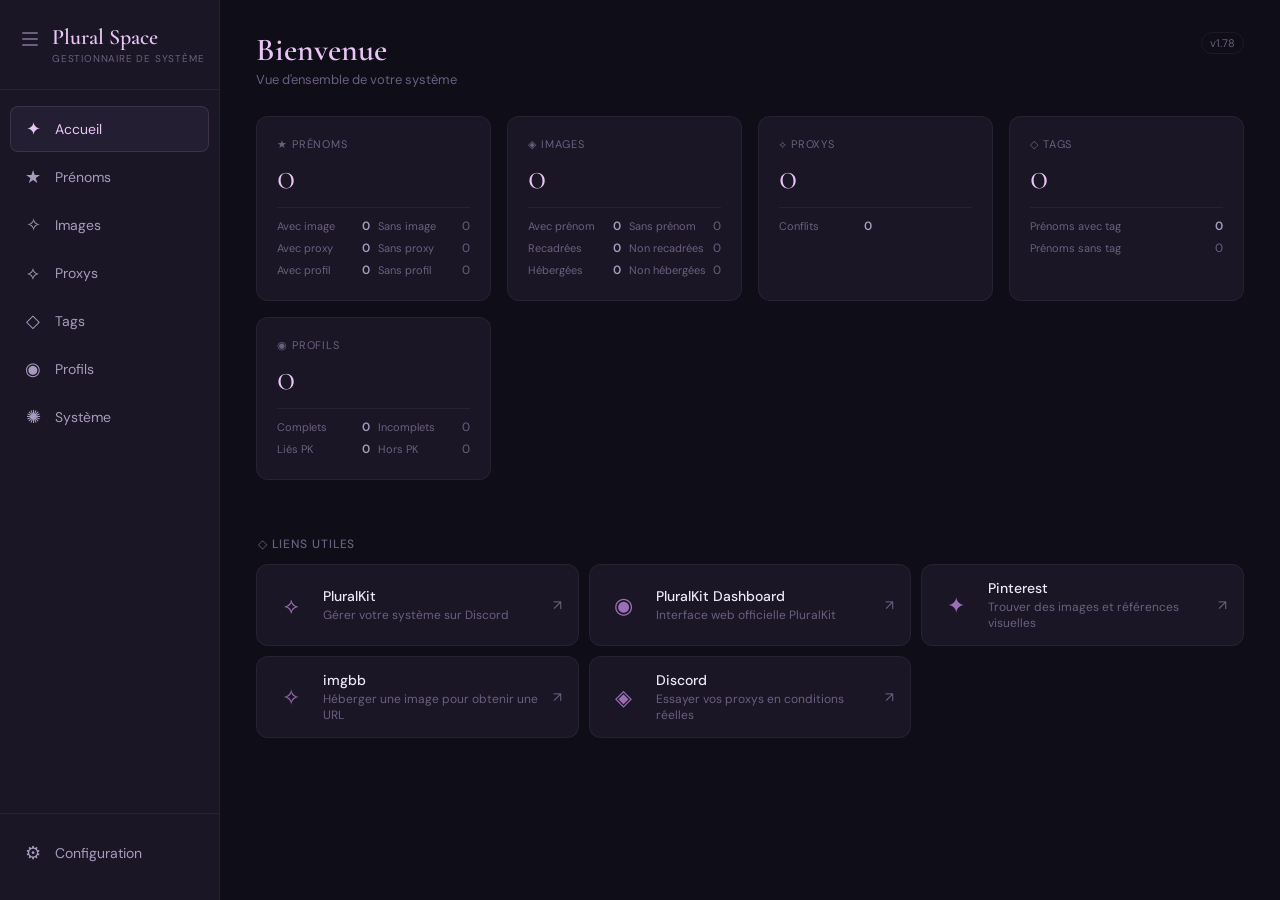
==== index.html @ bc1a7b48 "Summary 1.78 Correction image" ====
<!DOCTYPE html>
<html lang="fr">
<head>
  <meta charset="UTF-8" />
  <meta name="viewport" content="width=device-width, initial-scale=1.0, viewport-fit=cover" />

  <meta name="theme-color" content="#1a1625" />
  <meta name="mobile-web-app-capable" content="yes" />
  <meta name="apple-mobile-web-app-capable" content="yes" />
  <meta name="apple-mobile-web-app-status-bar-style" content="black-translucent" />
  <meta name="apple-mobile-web-app-title" content="Plural Space" />
  <title>Plural Space</title>
  <link rel="manifest" href="manifest.json" />
  <link rel="apple-touch-icon" href="apple-touch-icon.png" />
  <link rel="icon" type="image/png" sizes="32x32" href="icon-32.png" />
  <link rel="icon" type="image/png" sizes="16x16" href="icon-16.png" />
  <link rel="preconnect" href="https://fonts.googleapis.com" />
  <link href="https://fonts.googleapis.com/css2?family=Cormorant+Garamond:ital,wght@0,300;0,400;0,600;1,300;1,400&family=DM+Sans:wght@300;400;500&display=swap" rel="stylesheet" />
  <link rel="stylesheet" href="style.css" />
</head>
<body>

<div id="app">
  <nav id="main-nav">
    <div class="nav-logo">
      <button id="btn-nav-toggle" title="Réduire / agrandir">
        <i></i><i></i><i></i>
      </button>
      <div class="nav-logo-text">
        <h1>Plural Space</h1>
        <span style="font-size:10px;">Gestionnaire de système</span>
      </div>
    </div>
    <div class="nav-links">
      <div class="nav-link active" data-page="accueil"><span class="icon">✦</span><span class="label">Accueil</span></div>
      <div class="nav-link" data-page="prenoms"><span class="icon">★</span><span class="label">Prénoms</span></div>
      <div class="nav-link" data-page="images"><span class="icon">✧</span><span class="label">Images</span></div>
      <div class="nav-link" data-page="proxys"><span class="icon">⟡</span><span class="label">Proxys</span></div>
      <div class="nav-link" data-page="tags"><span class="icon">◇</span><span class="label">Tags</span></div>
      <div class="nav-link" data-page="profils"><span class="icon">◉</span><span class="label">Profils</span></div>
      <div class="nav-link" data-page="systeme"><span class="icon">✺</span><span class="label">Système</span></div>
    </div>
    <div class="nav-footer">
      <div class="nav-link" data-page="config"><span class="icon">⚙</span><span class="label">Configuration</span></div>
    </div>
  </nav>

  <main>
    <!-- ACCUEIL -->
    <section class="page active" id="page-accueil">
      <div class="page-header">
        <div><div class="page-title">Bienvenue</div><div class="page-subtitle">Vue d'ensemble de votre système</div></div>
        <button id="btn-version-check" title="Vérifier les mises à jour" style="background:transparent;border:1px solid var(--border2);color:var(--text3);font-size:11px;padding:3px 8px;border-radius:20px;cursor:pointer;font-family:var(--font-sans);transition:border-color 0.2s,color 0.2s;" onmouseover="this.style.borderColor='var(--accent2)';this.style.color='var(--accent2)'" onmouseout="this.style.borderColor='var(--border2)';this.style.color='var(--text3)'">v1.78</button>
      </div>

      <!-- Système PluralKit -->
      <div id="pk-system-card" class="stat-card" data-goto="systeme" style="display:none;padding:20px 24px;margin-bottom:24px;">
        <!-- Nom du système -->
        <div style="font-size:32px;font-family:'Cormorant Garamond',serif;color:var(--accent2);font-weight:300;line-height:1;margin-bottom:12px;" id="pk-sys-name">—</div>
        <!-- Séparateur -->
        <div style="height:1px;background:var(--border2);margin-bottom:12px;"></div>
        <!-- Infos -->
        <div style="display:flex;flex-wrap:wrap;gap:16px;">
          <div style="font-size:12px;color:var(--text3);">ID <span id="pk-sys-id" style="color:var(--text2);font-family:monospace;margin-left:4px;">—</span></div>
          <div style="font-size:12px;color:var(--text3);">Tag <span id="pk-sys-tag" style="color:var(--text2);margin-left:4px;">—</span></div>
          <div style="font-size:12px;color:var(--text3);">Créé le <span id="pk-sys-created" style="color:var(--text2);margin-left:4px;">—</span></div>
        </div>
        <div id="pk-sys-desc" style="margin-top:12px;font-size:13px;color:var(--text2);line-height:1.6;white-space:pre-wrap;padding-top:12px;border-top:1px solid var(--border2);display:none;"></div>
      </div>

      <!-- Statistiques détaillées -->
      <div class="stats-grid" id="stats-grid-main">

        <!-- PRÉNOMS -->
        <div class="stat-card stat-card-detail" data-goto="prenoms" style="cursor:pointer;">
          <div class="stat-label">★ Prénoms</div>
          <div class="stat-value" id="stat-prenoms">0</div>
          <div class="stat-detail-grid">
            <div class="stat-detail-row"><span class="stat-detail-lbl">Avec image</span><span class="stat-detail-val" id="stat-prenoms-withimg">0</span></div>
            <div class="stat-detail-row"><span class="stat-detail-lbl">Sans image</span><span class="stat-detail-val muted" id="stat-prenoms-noimg">0</span></div>
            <div class="stat-detail-row"><span class="stat-detail-lbl">Avec proxy</span><span class="stat-detail-val" id="stat-prenoms-withproxy">0</span></div>
            <div class="stat-detail-row"><span class="stat-detail-lbl">Sans proxy</span><span class="stat-detail-val muted" id="stat-prenoms-noproxy">0</span></div>
            <div class="stat-detail-row"><span class="stat-detail-lbl">Avec profil</span><span class="stat-detail-val" id="stat-prenoms-withprofil">0</span></div>
            <div class="stat-detail-row"><span class="stat-detail-lbl">Sans profil</span><span class="stat-detail-val muted" id="stat-prenoms-noprofil">0</span></div>
          </div>
        </div>

        <!-- IMAGES -->
        <div class="stat-card stat-card-detail" data-goto="images" style="cursor:pointer;">
          <div class="stat-label">◈ Images</div>
          <div class="stat-value" id="stat-images">0</div>
          <div class="stat-detail-grid">
            <div class="stat-detail-row"><span class="stat-detail-lbl">Avec prénom</span><span class="stat-detail-val" id="stat-images-linked">0</span></div>
            <div class="stat-detail-row"><span class="stat-detail-lbl">Sans prénom</span><span class="stat-detail-val muted" id="stat-images-unlinked">0</span></div>
            <div class="stat-detail-row"><span class="stat-detail-lbl">Recadrées</span><span class="stat-detail-val" id="stat-images-cropped">0</span></div>
            <div class="stat-detail-row"><span class="stat-detail-lbl">Non recadrées</span><span class="stat-detail-val muted" id="stat-images-uncropped">0</span></div>
            <div class="stat-detail-row"><span class="stat-detail-lbl">Hébergées</span><span class="stat-detail-val" id="stat-images-hosted">0</span></div>
            <div class="stat-detail-row"><span class="stat-detail-lbl">Non hébergées</span><span class="stat-detail-val muted" id="stat-images-unhosted">0</span></div>
          </div>
        </div>

        <!-- PROXYS -->
        <div class="stat-card stat-card-detail" data-goto="proxys" style="cursor:pointer;">
          <div class="stat-label">⟡ Proxys</div>
          <div class="stat-value" id="stat-proxys">0</div>
          <div class="stat-detail-grid">
            <div class="stat-detail-row"><span class="stat-detail-lbl">Conflits</span><span class="stat-detail-val" id="stat-proxys-conflicts">0</span></div>
          </div>
        </div>

        <!-- TAGS -->
        <div class="stat-card stat-card-detail" data-goto="tags" style="cursor:pointer;">
          <div class="stat-label">◇ Tags</div>
          <div class="stat-value" id="stat-tags">0</div>
          <div class="stat-detail-grid" style="grid-template-columns:1fr;">
            <div class="stat-detail-row"><span class="stat-detail-lbl">Prénoms avec tag</span><span class="stat-detail-val" id="stat-tags-withprenoms">0</span></div>
            <div class="stat-detail-row"><span class="stat-detail-lbl">Prénoms sans tag</span><span class="stat-detail-val muted" id="stat-tags-noprenoms">0</span></div>
          </div>
        </div>

        <!-- PROFILS -->
        <div class="stat-card stat-card-detail" data-goto="profils" style="cursor:pointer;">
          <div class="stat-label">◉ Profils</div>
          <div class="stat-value" id="stat-profils">0</div>
          <div class="stat-detail-grid">
            <div class="stat-detail-row"><span class="stat-detail-lbl">Complets</span><span class="stat-detail-val" id="stat-profils-complete">0</span></div>
            <div class="stat-detail-row"><span class="stat-detail-lbl">Incomplets</span><span class="stat-detail-val muted" id="stat-profils-incomplete">0</span></div>
            <div class="stat-detail-row"><span class="stat-detail-lbl">Liés PK</span><span class="stat-detail-val" id="stat-profils-pk">0</span></div>
            <div class="stat-detail-row"><span class="stat-detail-lbl">Hors PK</span><span class="stat-detail-val muted" id="stat-profils-nopk">0</span></div>
          </div>
        </div>

      </div>

      <!-- Liens utiles -->
      <div class="accueil-section-title">◇ Liens utiles</div>
      <div class="useful-links-grid" id="useful-links-grid">
        <!-- Généré par JS pour support deep links applis -->
      </div>
      <script>
      (function() {
        var isIOS     = /iPad|iPhone|iPod/.test(navigator.userAgent);
        var isAndroid = /Android/.test(navigator.userAgent);
        var links = [
          { icon: '⟡', name: 'PluralKit',           desc: 'Gérer votre système sur Discord',           web: 'https://pluralkit.me',       ios: 'https://pluralkit.me',       android: 'https://pluralkit.me' },
          { icon: '◉', name: 'PluralKit Dashboard',  desc: 'Interface web officielle PluralKit',        web: 'https://dash.pluralkit.me',  ios: 'https://dash.pluralkit.me',  android: 'https://dash.pluralkit.me' },
          { icon: '✦', name: 'Pinterest',             desc: 'Trouver des images et références visuelles',web: 'https://www.pinterest.fr',   ios: 'pinterest://',               iosFallback: 'https://www.pinterest.fr', android: 'pinterest://', androidFallback: 'https://www.pinterest.fr' },
          { icon: '✧', name: 'imgbb',                 desc: 'Héberger une image pour obtenir une URL',   web: 'https://imgbb.com',          ios: 'https://imgbb.com',          android: 'https://imgbb.com' },
          { icon: '◈', name: 'Discord',               desc: 'Essayer vos proxys en conditions réelles',  web: 'https://discord.com',        ios: 'discord://',                 android: 'https://discord.com/app' }
        ];
        var grid = document.getElementById('useful-links-grid');
        grid.innerHTML = links.map(function(l) {
          // Sur mobile : utiliser le scheme de l'app (discord://, pinterest://)
          // Le navigateur tente d'ouvrir l'app ; si elle n'est pas installée, rien ne se passe
          // On ajoute un lien web séparé en fallback visible
          var href = l.web;
          if (isIOS && l.ios)         href = l.ios;
          if (isAndroid && l.android) href = l.android;
          var hasApp = (isIOS && l.ios && l.ios !== l.web) || (isAndroid && l.android && l.android !== l.web);
          var badge  = hasApp ? '<span style="font-size:9px;background:rgba(167,139,250,0.15);color:var(--accent2);border:1px solid rgba(167,139,250,0.3);border-radius:4px;padding:1px 5px;margin-left:6px;">App</span>' : '';
          // Pas de data-fallback ni de JS supplémentaire : le href suffit
          return '<a class="useful-link-card" href="' + href + '" target="_blank" rel="noopener">'
               + '<div class="useful-link-icon">' + l.icon + '</div>'
               + '<div class="useful-link-body">'
               + '<div class="useful-link-name">' + l.name + badge + '</div>'
               + '<div class="useful-link-desc">' + l.desc + '</div>'
               + '</div>'
               + '<div class="useful-link-arrow">↗</div>'
               + '</a>';
        }).join('');
        // Pas de fallback JS — le scheme natif suffit (discord://, pinterest://)
      })();
      </script>
      <script>
      // Verrouiller orientation portrait si l'API est disponible (Android PWA)
      // Sur iOS, cette API n'est pas supportée — rien de visible ne se passe
      if (screen.orientation && screen.orientation.lock) {
        screen.orientation.lock('portrait').catch(function() {});
      }
      </script>


    </section>

    <!-- PRENOMS -->
    <section class="page" id="page-prenoms">
      <div class="page-header">
        <div><div class="page-title">Prénoms</div><div class="page-subtitle" id="prenoms-count-label">0 prénom enregistré</div></div>
        <button class="btn btn-primary" id="btn-add-prenom">✦ Nouveau prénom</button>
      </div>
      <div class="note-section">
        <div class="note-section-header" id="note-section-toggle">
          <div class="note-section-title">📝 Notes</div>
          <span id="note-chevron" style="color:var(--text3);font-size:12px;">▼</span>
        </div>
        <div id="note-section-body">
          <textarea class="input textarea" id="global-notes-input" placeholder="Notez ici des prénoms incomplets, des idées..."></textarea>
        </div>
      </div>
      <div class="prenom-toolbar">
        <input type="text" class="input" id="prenom-search" placeholder="🔍  Rechercher un prénom…" />
        <button class="sort-btn active" data-sort="alpha">A → Z</button>
        <button class="sort-btn" data-sort="alpha-z">Z → A</button>
        <button class="sort-btn" data-sort="chrono">Plus récent</button>
        <button class="sort-btn" data-sort="old">Plus ancien</button>
        <div class="toolbar-sep"></div>
        <button class="sort-btn filter-btn" data-prenom-filter="noimage">◌ Sans image</button>
        <button class="sort-btn filter-btn" data-prenom-filter="noproxy">◌ Sans proxy</button>
        <button class="sort-btn filter-btn" data-prenom-filter="noprofil">◌ Sans profil</button>
      </div>
      <div class="alpha-filter" id="alpha-filter"></div>
      <div class="tag-filter-row" id="tag-filter-row">
        <span class="tag-filter-label">Tags :</span>
        <div id="tag-filters" style="display:flex;gap:6px;flex-wrap:wrap;"></div>
      </div>
      <div class="prenoms-grid" id="prenoms-grid"></div>
      <div id="prenoms-empty" style="display:none;"><div class="empty-state"><div class="empty-icon">✍</div><p>Aucun prénom enregistré.</p></div></div>
    </section>

    <!-- IMAGES -->
    <section class="page" id="page-images">
      <div class="page-header">
        <div><div class="page-title">Images</div><div class="page-subtitle" id="images-count-label">0 image</div></div>
        <button class="btn btn-primary" id="btn-add-image">◈ Ajouter une image</button>
      </div>

      <!-- Filtres -->
      <div class="prenom-toolbar" style="margin-bottom:16px;">
        <input type="text" class="input" id="image-search" placeholder="🔍  Rechercher par prénom ou tag…" />
        <button class="sort-btn active" data-img-sort="chrono">Plus récent</button>
        <button class="sort-btn" data-img-sort="old">Plus ancien</button>
        <button class="sort-btn" data-img-sort="alpha">A → Z</button>
        <button class="sort-btn" data-img-sort="alpha-z">Z → A</button>
        <button class="sort-btn" data-img-sort="unlinked">Sans prénom</button>
        <button class="sort-btn" data-img-sort="cropped">✂ Recadrée</button>
        <button class="sort-btn" data-img-sort="not-cropped">◌ Non recadrée</button>
        <button class="sort-btn" data-img-sort="hosted">✧ Hébergée</button>
        <button class="sort-btn" data-img-sort="not-hosted">◌ Non hébergée</button>
      </div>
      <div class="tag-filter-row" id="img-tag-filter-row">
        <span class="tag-filter-label">Tags :</span>
        <div id="img-tag-filters" style="display:flex;gap:6px;flex-wrap:wrap;"></div>
      </div>
      <div id="images-grid" class="images-grid"></div>
      <div id="images-empty" style="display:none;"><div class="empty-state"><div class="empty-icon">◈</div><p>Aucune image ajoutée. Importez des images depuis votre appareil.</p></div></div>
    </section>

    <!-- PROXYS -->
    <section class="page" id="page-proxys">
      <div class="page-header">
        <div><div class="page-title">Proxys</div><div class="page-subtitle" id="proxys-count-label" style="min-height:1.2em;">0 proxy configuré</div></div>
        <div style="display:flex;gap:8px;">
          <button class="btn btn-ghost" id="btn-copy-proxy-list" title="Copier la liste des proxys dans le presse-papier">⎘ Copier la liste</button>
          <button class="btn btn-primary" id="btn-add-proxy">⟡ Nouveau proxy</button>
        </div>
      </div>
      <div id="no-proxy-banner" style="display:none;">
        <div class="proxy-banner">
          <div class="proxy-banner-left">
            <span class="proxy-banner-icon">⚠</span>
            <div><div class="proxy-banner-title" id="no-proxy-count-label">Prénoms sans proxy</div><div class="proxy-banner-sub">Ces prénoms n'ont pas encore de proxy</div></div>
          </div>
          <button class="btn btn-ghost btn-sm" id="btn-toggle-no-proxy">Afficher</button>
        </div>
        <div id="no-proxy-list" style="display:none;"><div class="no-proxy-grid" id="no-proxy-grid"></div></div>
      </div>
      <div class="prenom-toolbar">
        <input type="text" class="input" id="proxy-search" placeholder="🔍  Rechercher par prénom ou proxy…" />
        <button class="sort-btn active" data-proxy-sort="alpha-name">Prénom A→Z</button>
        <button class="sort-btn" data-proxy-sort="alpha-proxy">Proxy A→Z</button>
        <button class="sort-btn" data-proxy-sort="alpha-name-z">Prénom Z→A</button>
        <button class="sort-btn" data-proxy-sort="chrono">Plus récent</button>
        <button class="sort-btn" data-proxy-sort="old">Plus ancien</button>
      </div>
      <div class="tag-filter-row" id="proxy-tag-filter-row">
        <span class="tag-filter-label">Tags :</span>
        <div id="proxy-tag-filters" style="display:flex;gap:6px;flex-wrap:wrap;"></div>
      </div>
      <!-- SIMULATEUR -->
      <div class="proxy-simulator-box">
        <div class="proxy-sim-label">◎ Simulateur</div>
        <input type="text" class="input" id="proxy-sim-input"
               placeholder="Tapez un message avec un proxy…  ex : .bBonjour !" autocomplete="off" style="flex:1;" />
        <div id="proxy-sim-result"></div>
      </div>

      <!-- CONFLITS EN TEMPS RÉEL -->
      <div id="proxy-conflicts-wrap" style="display:none;">
        <div class="proxy-conflicts-bar">
          <span class="proxy-conflicts-icon">⚠</span>
          <span class="proxy-conflicts-title">Conflits détectés</span>
          <div id="proxy-conflicts-list" style="flex:1;display:flex;flex-wrap:wrap;gap:6px;"></div>
        </div>
      </div>

      <div class="proxy-table-wrap">
        <table class="proxy-table" id="proxy-table">
          <thead><tr><th>Prénom</th><th>Proxy (aperçu)</th><th></th></tr></thead>
          <tbody id="proxy-tbody"></tbody>
        </table>
        <div id="proxy-empty" style="display:none;"><div class="empty-state"><div class="empty-icon">⟡</div><p>Aucun proxy configuré.</p></div></div>
      </div>
    </section>

    <!-- TAGS -->
    <section class="page" id="page-tags">
      <div class="page-header">
        <div><div class="page-title">Tags</div><div class="page-subtitle" id="tags-count-label">0 tag défini</div></div>
        <button class="btn btn-primary" id="btn-add-tag-page">◇ Nouveau tag</button>
      </div>
      <div class="prenom-toolbar" style="margin-bottom:16px;">
        <button class="tag-view-btn active" data-view="prenoms">Par prénoms</button>
        <button class="tag-view-btn" data-view="tags">Gérer les tags</button>
      </div>
      <div id="tags-view-prenoms">
        <div class="prenom-toolbar" style="margin-bottom:14px;">
          <span style="font-size:11px;color:var(--text3);text-transform:uppercase;letter-spacing:.06em;white-space:nowrap;">Afficher :</span>
          <button class="display-toggle" id="disp-toggle-image" data-disp="image">◈ Image</button>
          <button class="display-toggle" id="disp-toggle-proxy" data-disp="proxy">⟡ Proxy(s)</button>
          <button class="display-toggle" id="disp-toggle-profil" data-disp="profil">◉ Profil</button>
        </div>
        <div class="tags-prenom-filter" id="tags-prenom-filter"></div>
        <div id="tags-prenom-results"></div>
      </div>
      <div id="tags-view-tags" style="display:none;">
        <div id="tags-list-container"></div>
        <div id="tags-list-empty" style="display:none;"><div class="empty-state"><div class="empty-icon">◇</div><p>Aucun tag créé.</p></div></div>
      </div>
    </section>

    <!-- PROFILS -->
    <section class="page" id="page-profils">
      <div class="page-header">
        <div><div class="page-title">Profils</div><div class="page-subtitle" id="profils-count-label">0 profil créé</div></div>
        <button class="btn btn-primary" id="btn-add-profil">◉ Nouveau profil</button>
      </div>
      <div class="prenom-toolbar" style="margin-bottom:12px;">
        <input type="text" class="input" id="profil-search" placeholder="🔍  Rechercher un profil…" />
        <button class="sort-btn active" data-profil-sort="alpha">A → Z</button>
        <button class="sort-btn" data-profil-sort="alpha-z">Z → A</button>
        <button class="sort-btn" data-profil-sort="chrono">Plus récent</button>
        <button class="sort-btn" data-profil-sort="old">Plus ancien</button>
        <div class="toolbar-sep"></div>
        <button class="sort-btn filter-btn" id="filter-profil-incomplete" data-profil-filter="incomplete">◌ Incomplets</button>
        <button class="sort-btn filter-btn" id="filter-profil-horspk" data-profil-filter="horspk">◌ Hors PK</button>
      </div>
      <div class="tag-filter-row" id="profil-tag-filter-row">
        <span class="tag-filter-label">Tags :</span>
        <div id="profil-tag-filters" style="display:flex;gap:6px;flex-wrap:wrap;"></div>
      </div>
      <div id="profils-grid" class="profils-grid"></div>
      <div id="profils-empty" style="display:none;"><div class="empty-state"><div class="empty-icon">◉</div><p>Aucun profil créé. Un profil regroupe prénom, image et proxy pour être envoyé à PluralKit.</p></div></div>
    </section>

    <!-- SYSTÈME -->
    <section class="page" id="page-systeme">
      <div class="page-header">
        <div><div class="page-title">Système</div><div class="page-subtitle" id="systeme-subtitle">Informations &amp; recherche globale</div></div>
        <button class="btn btn-primary" id="btn-pk-sync-system">⟡ Sync PluralKit</button>
      </div>

      <!-- INFOS SYSTÈME -->
      <div class="sys-section-grid">

        <!-- Informations système -->
        <div class="config-card" style="flex:1;min-width:280px;padding:20px;">
          <div style="font-size:11px;text-transform:uppercase;letter-spacing:.08em;color:var(--text3);margin-bottom:14px;">✺ Informations système</div>
          <div class="form-group">
            <label class="form-label">Nom du système</label>
            <input type="text" class="input" id="sys-name-input" placeholder="Ex : Nathanobi" />
          </div>
          <div class="form-group">
            <label class="form-label">Tag</label>
            <input type="text" class="input" id="sys-tag-input" placeholder="Ex : || Nathanobi" />
          </div>
          <div class="form-group">
            <label class="form-label">Description</label>
            <textarea class="input" id="sys-desc-input" rows="4" placeholder="Description du système…" style="resize:vertical;font-family:inherit;"></textarea>
          </div>
          <div class="form-group">
            <label class="form-label">Pronoms du système</label>
            <input type="text" class="input" id="sys-pronouns-input" placeholder="Ex : il/elle" />
          </div>
          <div style="display:flex;gap:8px;margin-top:4px;">
            <button class="btn btn-primary" id="btn-sys-save">✓ Enregistrer</button>
            <button class="btn btn-ghost" id="btn-sys-send-pk">⟡ Envoyer sur PK</button>
          </div>
          <div id="sys-save-status" style="font-size:12px;color:var(--text3);margin-top:8px;"></div>
        </div>

        <!-- Informations temporelles -->
        <div class="config-card" style="flex:1;min-width:240px;padding:20px;">
          <div style="font-size:11px;text-transform:uppercase;letter-spacing:.08em;color:var(--text3);margin-bottom:14px;">◎ Chronologie</div>
          <div class="sys-time-row"><span class="sys-time-lbl">ID PluralKit</span><span class="sys-time-val" id="sys-info-pkid" style="font-family:monospace;">—</span></div>
          <div class="sys-time-row"><span class="sys-time-lbl">Système créé</span><span class="sys-time-val" id="sys-info-created">—</span></div>
          <div class="sys-time-row"><span class="sys-time-lbl">Dernier envoi PK</span><span class="sys-time-val" id="sys-info-lastpk">—</span></div>
          <div class="sys-time-row"><span class="sys-time-lbl">Dernière sync cloud</span><span class="sys-time-val" id="sys-info-lastsync">—</span></div>
          <div class="sys-time-row"><span class="sys-time-lbl">Dernière modif app</span><span class="sys-time-val" id="sys-info-lastchange">—</span></div>
        </div>

      </div>

      <!-- RECHERCHE GLOBALE -->
      <div style="margin-top:28px;">
        <div style="font-size:11px;text-transform:uppercase;letter-spacing:.08em;color:var(--text3);margin-bottom:12px;">⊕ Recherche globale</div>
        <div class="prenom-toolbar" style="margin-bottom:12px;">
          <input type="text" class="input" id="global-search-input" placeholder="🔍  Rechercher dans tout le système…" style="flex:1;max-width:400px;" />
          <button class="sort-btn active" data-global-filter="all">Tout</button>
          <button class="sort-btn" data-global-filter="prenoms">Prénoms</button>
          <button class="sort-btn" data-global-filter="profils">Profils</button>
          <button class="sort-btn" data-global-filter="proxys">Proxys</button>
          <button class="sort-btn" data-global-filter="images">Images</button>
          <button class="sort-btn" data-global-filter="tags">Tags</button>
        </div>
        <div id="global-search-results" style="display:none;">
          <div id="global-search-count" style="font-size:12px;color:var(--text3);margin-bottom:10px;"></div>
          <div id="global-search-list" style="display:flex;flex-direction:column;gap:6px;"></div>
        </div>
        <div id="global-search-empty" style="display:none;">
          <div class="empty-state"><div class="empty-icon">⊕</div><p>Aucun résultat.</p></div>
        </div>
      </div>

      <!-- VUE D'ENSEMBLE RÉTRACTABLE -->
      <div style="margin-top:28px;">
        <div style="font-size:11px;text-transform:uppercase;letter-spacing:.08em;color:var(--text3);margin-bottom:12px;">◈ Vue d'ensemble</div>
        <div id="sys-overview" style="display:flex;flex-direction:column;gap:8px;">

          <div class="sys-collapse-block">
            <div class="sys-collapse-header" data-collapse="sys-col-prenoms">
              <span>★ Prénoms</span><span class="sys-collapse-count" id="sys-col-prenoms-count"></span><span class="sys-collapse-arrow">▸</span>
            </div>
            <div class="sys-collapse-body" id="sys-col-prenoms" style="display:none;"></div>
          </div>

          <div class="sys-collapse-block">
            <div class="sys-collapse-header" data-collapse="sys-col-images">
              <span>◈ Images</span><span class="sys-collapse-count" id="sys-col-images-count"></span><span class="sys-collapse-arrow">▸</span>
            </div>
            <div class="sys-collapse-body" id="sys-col-images" style="display:none;"></div>
          </div>

          <div class="sys-collapse-block">
            <div class="sys-collapse-header" data-collapse="sys-col-proxys">
              <span>⟡ Proxys</span><span class="sys-collapse-count" id="sys-col-proxys-count"></span><span class="sys-collapse-arrow">▸</span>
            </div>
            <div class="sys-collapse-body" id="sys-col-proxys" style="display:none;"></div>
          </div>

          <div class="sys-collapse-block">
            <div class="sys-collapse-header" data-collapse="sys-col-tags">
              <span>◇ Tags</span><span class="sys-collapse-count" id="sys-col-tags-count"></span><span class="sys-collapse-arrow">▸</span>
            </div>
            <div class="sys-collapse-body" id="sys-col-tags" style="display:none;"></div>
          </div>

          <div class="sys-collapse-block">
            <div class="sys-collapse-header" data-collapse="sys-col-profils">
              <span>◉ Profils</span><span class="sys-collapse-count" id="sys-col-profils-count"></span><span class="sys-collapse-arrow">▸</span>
            </div>
            <div class="sys-collapse-body" id="sys-col-profils" style="display:none;"></div>
          </div>

        </div>
      </div>

    </section>

    <!-- CONFIG -->
    <section class="page" id="page-config">
      <div class="page-header">
        <div><div class="page-title">Configuration</div><div class="page-subtitle">Personnalisation et gestion des données</div></div>
      </div>

      <div style="margin-bottom:16px;position:relative;">
        <input type="text" class="input" id="config-search-input" placeholder="🔍  Rechercher un paramètre…" autocomplete="off" />
        <div id="config-search-results" style="display:none;position:absolute;top:calc(100% + 4px);left:0;right:0;background:var(--bg2);border:1px solid var(--border);border-radius:var(--radius);box-shadow:var(--shadow);z-index:50;max-height:300px;overflow-y:auto;"></div>
      </div>

      <div class="config-accordions">

      <div class="config-accordion" id="acc-apparence">
        <div class="config-accordion-header" data-accordion="apparence">
          <span class="config-accordion-icon">◈</span>
          <span class="config-accordion-title">Apparence</span>
          <span class="config-accordion-arrow">▸</span>
        </div>
        <div class="config-accordion-body" id="accordion-apparence" style="display:none;">
          <div class="config-card">

          <!-- Mode sombre / clair -->
          <div class="config-row">
            <div class="config-row-label">
              <div class="config-row-name">Mode</div>
              <div class="config-row-desc">Basculer entre thème sombre et thème clair</div>
            </div>
            <div class="config-row-control">
              <div class="config-toggle-group">
                <button class="config-toggle-btn active" id="btn-mode-dark">◉ Sombre</button>
                <button class="config-toggle-btn" id="btn-mode-light">◌ Clair</button>
              </div>
            </div>
          </div>

          <!-- Couleurs prédéfinies -->
          <div class="config-row">
            <div class="config-row-label">
              <div class="config-row-name">Couleur d'accent</div>
              <div class="config-row-desc">Couleur principale de l'interface</div>
            </div>
            <div class="config-row-control" id="theme-color-options">
              <button class="theme-color-btn active" data-theme="lavande" style="background:#c9a0dc;" title="Lavande"></button>
              <button class="theme-color-btn" data-theme="rose" style="background:#e8a0b4;" title="Rose"></button>
              <button class="theme-color-btn" data-theme="bleu" style="background:#78b4dc;" title="Bleu"></button>
              <button class="theme-color-btn" data-theme="vert" style="background:#7ec8a0;" title="Vert"></button>
              <button class="theme-color-btn" data-theme="or" style="background:#e8c87a;" title="Or"></button>
              <button class="theme-color-btn" data-theme="peche" style="background:#e8b48c;" title="Pêche"></button>
            </div>
          </div>

          <!-- Couleur personnalisée -->
          <div class="config-row" style="flex-direction:column;align-items:stretch;gap:8px;">
            <div class="config-row-label">
              <div class="config-row-name">Couleur personnalisée</div>
              <div class="config-row-desc">Roue chromatique ou code hexadécimal</div>
            </div>
            <div style="display:flex;gap:10px;align-items:center;flex-wrap:wrap;">
              <input type="color" id="custom-accent-picker" value="#c9a0dc"
                     style="width:44px;height:36px;border:none;border-radius:var(--radius-sm);background:transparent;cursor:pointer;padding:0;" />
              <input type="text" class="input" id="custom-accent-hex" placeholder="#c9a0dc"
                     style="width:110px;font-family:monospace;font-size:13px;" maxlength="7" autocomplete="off" />
              <button class="btn btn-primary btn-sm" id="btn-apply-custom-accent">Appliquer</button>
              <button class="btn btn-ghost btn-sm" id="btn-reset-accent">Réinitialiser</button>
              <div id="custom-accent-preview" style="width:30px;height:30px;border-radius:50%;background:#c9a0dc;border:2px solid var(--border);flex-shrink:0;"></div>
            </div>
          </div>

          <!-- Police -->
          <div class="config-row">
            <div class="config-row-label">
              <div class="config-row-name">Police des noms</div>
              <div class="config-row-desc">Apparence des prénoms dans les cartes</div>
            </div>
            <div class="config-row-control">
              <div class="config-toggle-group">
                <button class="config-toggle-btn active" data-font="cormorant">Élégante</button>
                <button class="config-toggle-btn" data-font="dm-sans">Sans-serif</button>
              </div>
            </div>
          </div>

        
        </div>
        </div>
      </div>

      <div class="config-accordion" id="acc-connexions">
        <div class="config-accordion-header open" data-accordion="connexions">
          <span class="config-accordion-icon">☁</span>
          <span class="config-accordion-title">Connexions</span>
          <span class="config-accordion-arrow">▸</span>
        </div>
        <div class="config-accordion-body" id="accordion-connexions" style="">
          <div class="config-card">

          <!-- Non connectée -->
          <div id="fb-unlogged">
            <div class="config-row">
              <div class="config-row-label">
                <div class="config-row-name">Compte Google</div>
                <div class="config-row-desc">Connectez-vous pour synchroniser vos données entre tous vos appareils</div>
              </div>
              <div class="config-row-control">
                <button class="btn btn-primary" id="btn-fb-signin">
                  <svg width="16" height="16" viewBox="0 0 24 24" style="flex-shrink:0;">
                    <path fill="#fff" d="M22.56 12.25c0-.78-.07-1.53-.2-2.25H12v4.26h5.92c-.26 1.37-1.04 2.53-2.21 3.31v2.77h3.57c2.08-1.92 3.28-4.74 3.28-8.09z"/>
                    <path fill="#aaa" d="M12 23c2.97 0 5.46-.98 7.28-2.66l-3.57-2.77c-.98.66-2.23 1.06-3.71 1.06-2.86 0-5.29-1.93-6.16-4.53H2.18v2.84C3.99 20.53 7.7 23 12 23z"/>
                    <path fill="#ddd" d="M5.84 14.09c-.22-.66-.35-1.36-.35-2.09s.13-1.43.35-2.09V7.07H2.18C1.43 8.55 1 10.22 1 12s.43 3.45 1.18 4.93l3.66-2.84z"/>
                    <path fill="#fff" d="M12 5.38c1.62 0 3.06.56 4.21 1.64l3.15-3.15C17.45 2.09 14.97 1 12 1 7.7 1 3.99 3.47 2.18 7.07l3.66 2.84c.87-2.6 3.3-4.53 6.16-4.53z"/>
                  </svg>
                  Se connecter avec Google
                </button>
              </div>
            </div>
          </div>

          <!-- Connectée -->
          <div id="fb-logged" style="display:none;">
            <!-- Profil utilisatrice -->
            <div class="config-row">
              <div class="config-row-label">
                <div style="display:flex;align-items:center;gap:12px;">
                  <div id="fb-avatar" style="width:38px;height:38px;border-radius:50%;background:var(--bg4);display:flex;align-items:center;justify-content:center;font-size:16px;flex-shrink:0;overflow:hidden;border:2px solid var(--border);"></div>
                  <div>
                    <div class="config-row-name" id="fb-user-name">—</div>
                    <div class="config-row-desc" id="fb-user-email">—</div>
                  </div>
                </div>
              </div>
              <div class="config-row-control" style="gap:8px;">
                <button class="btn btn-ghost btn-sm" id="btn-fb-pushall" onclick="fbPushAll()" title="Envoyer toutes vos données locales vers le cloud">⬆ Envoyer tout</button>
                <button class="btn btn-ghost btn-sm" id="btn-fb-pullall" onclick="fbPullAll()" title="Recharger les données depuis le cloud">⬇ Recharger</button>
                <button class="btn btn-danger btn-sm" onclick="fbSignOut()">Déconnexion</button>
              </div>
            </div>

            <!-- Statut sync -->
            <div id="fb-sync-row" class="config-row" style="display:none;">
              <div class="config-row-label">
                <div class="config-row-name">Synchronisation automatique</div>
                <div class="config-row-desc">Vos modifications sont envoyées automatiquement vers le cloud</div>
              </div>
              <div class="config-row-control">
                <div style="display:flex;align-items:center;gap:8px;">
                  <div id="fb-sync-dot" style="width:8px;height:8px;border-radius:50%;background:var(--text3);flex-shrink:0;transition:background 0.3s;"></div>
                  <span id="fb-sync-label" style="font-size:13px;color:var(--text2);">Hors ligne</span>
                </div>
              </div>
        </div>
        </div>
        </div>
          <div class="config-card">
          <!-- Token -->
          <div class="config-row" style="flex-direction:column;align-items:stretch;gap:10px;">
            <div class="config-row-label">
              <div class="config-row-name">Token d'authentification</div>
              <div class="config-row-desc">Votre token PluralKit personnel (Discord : <code style="background:var(--bg4);padding:1px 5px;border-radius:4px;">pk;token</code>).
                Il est stocké uniquement en local sur votre appareil.</div>
            </div>
            <div style="display:flex;gap:8px;align-items:center;flex-wrap:wrap;">
              <input type="password" class="input" id="pk-token-input" placeholder="Collez votre token PK ici…"
                     style="flex:1;min-width:200px;font-family:monospace;font-size:13px;" autocomplete="off" />
              <button class="btn btn-primary btn-sm" id="btn-save-pk-token">Connecter</button>
              <button class="btn btn-ghost btn-sm" id="btn-clear-pk-token">Déconnecter</button>
            </div>
            <div id="pk-token-status" style="font-size:12px;color:var(--text3);"></div>
          </div>

        </div>
          <div class="config-card">
          <div class="config-row" style="flex-direction:column;align-items:stretch;gap:10px;">
            <div class="config-row-label">
              <div class="config-row-name">Clé API imgbb</div>
              <div class="config-row-desc">Permet d'héberger automatiquement vos images et d'obtenir un lien URL pour PluralKit.
                Gratuit — <a href="https://api.imgbb.com/" target="_blank" rel="noopener" style="color:var(--accent3);">Obtenir une clé sur api.imgbb.com</a></div>
            </div>
            <div style="display:flex;gap:8px;align-items:center;flex-wrap:wrap;">
              <input type="password" class="input" id="imgbb-key-input" placeholder="Collez votre clé API ici…"
                     style="flex:1;min-width:200px;font-family:monospace;font-size:13px;" autocomplete="off" />
              <button class="btn btn-primary btn-sm" id="btn-save-imgbb-key">Sauvegarder</button>
              <button class="btn btn-ghost btn-sm" id="btn-clear-imgbb-key">Effacer</button>
            </div>
            <div id="imgbb-key-status" style="font-size:12px;color:var(--text3);"></div>
          </div>
        
        </div>
        </div>
      </div>

      <div class="config-accordion" id="acc-donnees">
        <div class="config-accordion-header" data-accordion="donnees">
          <span class="config-accordion-icon">◇</span>
          <span class="config-accordion-title">Données</span>
          <span class="config-accordion-arrow">▸</span>
        </div>
        <div class="config-accordion-body" id="accordion-donnees" style="display:none;">
          <div class="config-card">
<div style="font-size:11px;text-transform:uppercase;letter-spacing:.08em;color:var(--text3);font-weight:500;margin-bottom:10px;padding-bottom:8px;border-bottom:1px solid var(--border2);">◇ Statistiques</div>
<div class="config-row-control" id="config-stats-display" style="display:flex;gap:16px;flex-wrap:wrap;margin-bottom:16px;padding-bottom:16px;border-bottom:1px solid var(--border2);"></div>
          <div class="config-row">
            <div class="config-row-label">
              <div class="config-row-name">Exporter les données</div>
              <div class="config-row-desc">Télécharger toutes vos données en JSON</div>
            </div>
            <div class="config-row-control">
              <div style="display:flex;align-items:center;gap:12px;flex-wrap:wrap;">
              <button class="btn btn-ghost" id="btn-export-data">⬇ Exporter</button>
              <label style="display:flex;align-items:center;gap:6px;font-size:12px;color:var(--text3);cursor:pointer;">
                <input type="checkbox" id="export-include-images" style="accent-color:var(--accent);" />
                Inclure les images <span style="font-size:10px;opacity:.6;">(fichier plus lourd)</span>
              </label>
            </div>
            </div>
          </div>
          <div class="config-row">
            <div class="config-row-label">
              <div class="config-row-name">Importer des données</div>
              <div class="config-row-desc">Restaurer depuis un fichier JSON exporté</div>
            </div>
            <div class="config-row-control">
              <button class="btn btn-ghost" id="btn-import-data">⬆ Importer</button>
              <input type="file" id="import-file-input" accept=".json" style="display:none;" />
            </div>
          </div>
        </div>
          <div class="config-card">
          <div class="config-row">
            <div class="config-row-label">
              <div class="config-row-name">Générer un fichier PluralKit</div>
              <div class="config-row-desc">Télécharge un JSON à importer manuellement dans PluralKit</div>
            </div>
            <div class="config-row-control">
              <button class="btn btn-primary" id="btn-export-pk">⟡ Télécharger JSON</button>
            </div>
          </div>
          <div class="config-row">
            <div class="config-row-label">
              <div class="config-row-name">Envoyer directement à PluralKit</div>
              <div class="config-row-desc">Crée ou met à jour les membres via l'API PluralKit (token requis). Les avatars sont inclus si une URL d'image est renseignée.</div>
            </div>
            <div class="config-row-control">
              <button class="btn btn-primary" id="btn-export-pk-api">⟡ Envoyer à PK</button>
            </div>
          </div>
          <div id="pk-export-info" style="display:none;margin-top:12px;padding:12px;background:var(--bg3);border-radius:var(--radius-sm);font-size:13px;color:var(--text2);line-height:1.6;"></div>
          <div id="pk-push-log" style="display:none;margin-top:12px;padding:12px;background:var(--bg3);border-radius:var(--radius-sm);font-size:12px;color:var(--text2);line-height:1.8;max-height:260px;overflow-y:auto;font-family:monospace;"></div>
                
      </div>
          <div class="config-card">
          <!-- Import depuis PK -->
          <div class="config-row">
            <div class="config-row-label">
              <div class="config-row-name">Importer depuis PluralKit</div>
              <div class="config-row-desc">Récupère les membres de votre système PK et les importe comme prénoms + profils. Les existants ne seront pas écrasés.</div>
            </div>
            <div class="config-row-control">
              <button class="btn btn-ghost" id="btn-pk-import" disabled>⬇ Importer</button>
            </div>
          </div>
          <div id="pk-import-log" style="display:none;margin-top:12px;padding:12px 16px;background:var(--bg3);border-radius:var(--radius-sm);font-size:12px;line-height:1.8;color:var(--text2);max-height:200px;overflow-y:auto;"></div>
        </div>
          <div class="config-card">

          <!-- Chemin mémorisé (saisie manuelle) -->
          <div class="config-row" style="flex-direction:column;align-items:stretch;gap:10px;">
            <div class="config-row-label">
              <div class="config-row-name">Chemin d'accès favori</div>
              <div class="config-row-desc">Mémorisez le chemin de votre dossier pour vous en souvenir facilement (indication visuelle uniquement).</div>
            </div>
            <div style="display:flex;gap:8px;align-items:center;flex-wrap:wrap;">
              <input type="text" class="input" id="img-folder-path"
                     placeholder="ex : Images/Système…"
                     style="flex:1;min-width:200px;font-family:monospace;font-size:12px;" autocomplete="off" />
              <button class="btn btn-primary btn-sm" id="btn-save-img-folder">Sauvegarder</button>
              <button class="btn btn-ghost btn-sm" id="btn-clear-img-folder">✕</button>
            </div>
            <div id="img-folder-status" style="font-size:12px;color:var(--text3);"></div>
          </div>

          <!-- Import dossier entier -->
          <div class="config-row" style="border-top:1px solid var(--border2);margin-top:12px;padding-top:16px;">
            <div class="config-row-label">
              <div class="config-row-name">Importer un dossier d'images</div>
              <div class="config-row-desc">Sélectionnez un dossier pour importer toutes ses images en une fois dans la galerie.</div>
            </div>
            <div class="config-row-control">
              <button class="btn btn-ghost" id="btn-import-folder">📁 Choisir un dossier</button>
              <input type="file" id="img-folder-import-picker" accept="image/*" multiple webkitdirectory style="display:none;" />
            </div>
          </div>
          <div id="img-folder-import-log" style="display:none;margin-top:10px;padding:10px 14px;background:var(--bg3);border-radius:var(--radius-sm);font-size:12px;color:var(--text2);line-height:1.8;"></div>

        </div>
          <div class="config-card">
          <div class="config-row" style="flex-wrap:nowrap;align-items:center;">
            <div class="config-row-label" style="min-width:0;">
              <div class="config-row-name">Journal des actions</div>
              <div class="config-row-desc">Dernières modifications enregistrées automatiquement</div>
            </div>
            <div class="config-row-control">
              <button class="btn btn-ghost btn-sm" id="btn-clear-history">✕ Effacer</button>
            </div>
          </div>
          <div id="history-log" style="max-height:340px;overflow-y:auto;padding:4px 0;"></div>
          <div id="history-empty" style="padding:20px;text-align:center;color:var(--text3);font-size:13px;font-style:italic;">Aucune modification enregistrée.</div>
        
        </div>
        </div>
      </div>

      <div class="config-accordion" id="acc-danger">
        <div class="config-accordion-header" data-accordion="danger">
          <span class="config-accordion-icon">⚠</span>
          <span class="config-accordion-title">Zone de danger</span>
          <span class="config-accordion-arrow">▸</span>
        </div>
        <div class="config-accordion-body" id="accordion-danger" style="display:none;">
          <div class="config-card">
          <div class="config-row">
            <div class="config-row-label">
              <div class="config-row-name">Debug</div>
              <div class="config-row-desc">Ouvre la page de debug dans un nouvel onglet — vérifications de connectivité, auth Google, proxies CORS, imgbb, PluralKit.</div>
            </div>
            <div class="config-row-control">
              <a href="debug.html" target="_blank" rel="noopener" class="btn btn-ghost">🔧 Ouvrir le debug</a>
            </div>
          </div>
        </div>

        <div class="config-card" style="border-color:rgba(232,122,122,0.2);">
          <div class="config-row">
            <div class="config-row-label">
              <div class="config-row-name">Nettoyer les données orphelines</div>
              <div class="config-row-desc">Supprime les proxys, profils et images dont le prénom associé n existe plus.</div>
            </div>
            <div class="config-row-control">
              <button class="btn btn-ghost" id="btn-clean-orphans">Nettoyer</button>
            </div>
          </div>
          <div class="config-row">
            <div class="config-row-label">
              <div class="config-row-name">Réinitialiser toutes les données</div>
              <div class="config-row-desc" style="color:var(--danger);">Supprime tous les prénoms, proxys, images, tags et profils. Irréversible.</div>
            </div>
            <div class="config-row-control">
              <button class="btn btn-danger" id="btn-reset-all">Tout supprimer</button>
            </div>
          </div>
          <div class="config-row" id="btn-reset-cloud-row" style="display:none;">
            <div class="config-row-label">
              <div class="config-row-name">Vider la base de données cloud</div>
              <div class="config-row-desc" style="color:var(--danger);">Supprime toutes les données dans Firestore. Irréversible.</div>
            </div>
            <div class="config-row-control">
              <button class="btn btn-danger" id="btn-reset-cloud">Vider le cloud</button>
            </div>
          </div>
        </div>
        </div>
      </div>

      </div>

    </section>
  </main>
</div>

<!-- Toast container -->
<div id="toast-container"></div>

<!-- Popovers -->
<div class="img-popover" id="img-popover">
  <img id="img-popover-img" src="" alt="" />
  <div style="font-size:12px;color:var(--text3);text-align:center;" id="img-popover-name"></div>
</div>
<div class="proxy-popover" id="proxy-popover">
  <div style="font-size:11px;color:var(--text3);margin-bottom:6px;text-transform:uppercase;letter-spacing:0.06em;">Aperçu du proxy</div>
  <div class="preview-bubble" id="proxy-popover-content"></div>
</div>

<!-- MODAL IMAGE -->
<div class="modal-overlay" id="modal-image" style="z-index:100;">
  <div class="modal" style="max-width:520px;">
    <div class="modal-header"><div class="modal-title" id="modal-image-title">Ajouter une image</div><button class="modal-close" id="modal-image-close">✕</button></div>

    <!-- Zone de drop / aperçu -->
    <div id="img-drop-zone" class="img-drop-zone">
      <input type="file" id="img-file-input" accept="image/*" style="display:none;" />
      <div id="img-drop-content">
        <div style="font-size:36px;opacity:0.4;">◈</div>
        <div style="font-size:14px;color:var(--text2);margin-top:8px;">Glissez une image ici ou</div>
        <button class="btn btn-ghost btn-sm" id="btn-img-browse" style="margin-top:10px;">Parcourir…</button>
      </div>
      <div id="img-preview-wrap" style="display:none;">
        <img id="img-preview" style="max-width:100%;max-height:220px;border-radius:8px;display:block;margin:0 auto;" />
        <div style="display:flex;gap:8px;justify-content:center;margin-top:10px;flex-wrap:wrap;align-items:center;">
          <button class="btn btn-ghost btn-sm" id="btn-img-change">Changer</button>
          <button class="btn btn-primary btn-sm" id="btn-img-crop">✂ Recadrer</button>
        </div>
        <div id="img-crop-status" style="margin-top:8px;text-align:center;font-size:12px;"></div>
        <!-- Upload automatique Catbox -->
        <div id="img-hosted-wrap" style="margin-top:12px;padding:10px 12px;background:var(--bg3);border-radius:var(--radius-sm);display:none;">
          <div style="display:flex;align-items:center;justify-content:space-between;gap:10px;flex-wrap:wrap;">
            <div>
              <div style="font-size:12px;color:var(--text3);font-weight:500;text-transform:uppercase;letter-spacing:.05em;">Lien hébergé (PluralKit)</div>
              <div id="img-hosted-url" style="font-size:12px;color:var(--text2);margin-top:3px;word-break:break-all;"></div>
            </div>
            <div style="display:flex;gap:6px;flex-shrink:0;">
              <button class="btn btn-ghost btn-sm" id="btn-copy-hosted-url" style="display:none;" title="Copier le lien">⎘ Copier</button>
              <button class="btn btn-ghost btn-sm" id="btn-upload-catbox">↑ Héberger</button>
            </div>
          </div>
          <div id="img-upload-progress" style="display:none;margin-top:8px;">
            <div style="height:3px;background:var(--bg4);border-radius:3px;overflow:hidden;">
              <div id="img-upload-bar" style="height:100%;width:0%;background:var(--accent3);border-radius:3px;transition:width .3s ease;"></div>
            </div>
            <div id="img-upload-status" style="font-size:11px;color:var(--text3);margin-top:4px;text-align:center;"></div>
          </div>
        </div>
      </div>
    </div>

    <!-- Lien Pinterest -->
    <div class="form-group" id="img-pinterest-group">
      <label class="form-label" style="display:flex;align-items:center;gap:6px;">
        <span style="color:#e60023;">📌</span> Importer depuis Pinterest
      </label>
      <div style="display:flex;gap:8px;">
        <input type="text" class="input" id="img-pinterest-input"
               placeholder="Coller un lien Pinterest (pin.it, pinterest.com/pin/…)"
               autocomplete="off" style="flex:1;" />
        <button class="btn btn-ghost btn-sm" id="btn-img-pinterest" style="white-space:nowrap;flex-shrink:0;">⬇ Importer</button>
      </div>
      <div id="img-pinterest-status" style="font-size:12px;margin-top:6px;display:none;"></div>
    </div>

    <div class="form-group">
      <label class="form-label">Lier à un prénom</label>
      <div style="position:relative;">
        <input type="text" class="input" id="img-prenom-input" placeholder="Rechercher un prénom…" autocomplete="off" />
        <div id="img-prenom-dropdown" class="prenom-dropdown" style="display:none;"></div>
      </div>
      <div id="img-prenom-selected" style="display:none;margin-top:8px;" class="proxy-prenom-selected"></div>
    </div>

    <div class="form-group">
      <label class="form-label">Tags</label>
      <div id="img-tag-chips" style="display:flex;flex-wrap:wrap;gap:6px;"></div>
      <button class="btn btn-ghost btn-sm" id="btn-create-tag-img" style="margin-top:8px;">+ Nouveau tag</button>
    </div>

    <div class="modal-footer"><button class="btn btn-ghost" id="modal-image-cancel">Annuler</button><button class="btn btn-primary" id="modal-image-save">Enregistrer</button></div>
  </div>
</div>

<!-- MODAL DÉTAIL IMAGE -->
<div class="modal-overlay" id="modal-image-detail" style="z-index:100;">
  <div class="modal" style="max-width:580px;">
    <div class="modal-header"><div class="modal-title" id="modal-image-detail-name">Image</div><button class="modal-close" id="modal-image-detail-close">✕</button></div>
    <div style="text-align:center;margin-bottom:20px;">
      <img id="modal-image-detail-img" style="max-width:100%;max-height:380px;border-radius:var(--radius);display:inline-block;" />
    </div>
    <div id="modal-image-detail-info" style="display:flex;flex-wrap:wrap;gap:8px;margin-bottom:8px;"></div>
    <div id="modal-image-detail-url-row" style="display:none;margin-bottom:12px;padding:10px 14px;background:var(--bg3);border-radius:var(--radius-sm);">
      <div style="display:flex;align-items:center;gap:10px;flex-wrap:wrap;">
        <div style="flex:1;min-width:0;">
          <div style="font-size:11px;color:var(--text3);text-transform:uppercase;letter-spacing:.05em;margin-bottom:3px;">Lien hébergé</div>
          <a id="modal-image-detail-url" href="#" target="_blank" rel="noopener"
             style="font-size:12px;color:var(--accent3);word-break:break-all;text-decoration:none;"></a>
        </div>
        <button class="btn btn-ghost btn-sm" id="modal-image-detail-copy-url">⎘ Copier</button>
      </div>
    </div>
    <div class="modal-footer">
      <button class="btn btn-danger btn-sm" id="modal-image-detail-delete">Supprimer</button>
      <button class="btn btn-ghost" id="modal-image-detail-download">⬇ Télécharger</button>
      <button class="btn btn-ghost" id="modal-image-detail-edit">Modifier</button>
      <button class="btn btn-ghost" id="modal-image-detail-close2">Fermer</button>
    </div>
  </div>
</div>

<!-- MODAL PROFIL -->
<div class="modal-overlay" id="modal-profil" style="z-index:100;">
  <div class="modal" style="max-width:560px;">
    <div class="modal-header"><div class="modal-title" id="modal-profil-title">Nouveau profil</div><button class="modal-close" id="modal-profil-close">✕</button></div>

    <!-- Sélection prénom -->
    <div class="form-group">
      <label class="form-label">Prénom *</label>
      <div style="position:relative;">
        <input type="text" class="input" id="profil-prenom-input" placeholder="Rechercher ou créer un prénom…" autocomplete="off" />
        <div id="profil-prenom-dropdown" class="prenom-dropdown" style="display:none;"></div>
      </div>
      <div id="profil-prenom-selected" style="display:none;margin-top:8px;" class="proxy-prenom-selected"></div>
    </div>

    <!-- Récapitulatif image + proxy liés -->
    <div id="profil-linked-info" style="display:none;">
      <div class="profil-linked-row" id="profil-img-row">
        <div class="profil-linked-label">Image</div>
        <div class="profil-linked-content" id="profil-img-content"></div>
        <div class="profil-linked-actions" id="profil-img-actions"></div>
      </div>
      <div class="profil-linked-row" id="profil-proxy-row">
        <div class="profil-linked-label">Proxy(s)</div>
        <div class="profil-linked-content" id="profil-proxy-content"></div>
        <div class="profil-linked-actions" id="profil-proxy-actions"></div>
      </div>
    </div>

    <!-- Champs profil -->
    <div class="form-group">
      <label class="form-label">Pronoms <span style="color:var(--text3);font-weight:400;">(facultatif)</span></label>
      <input type="text" class="input" id="profil-input-pronouns" placeholder="Ex : il/lui, elle/elle, iel/iel…" />
    </div>
    <div class="form-group">
      <label class="form-label">Couleur du profil <span style="color:var(--text3);font-weight:400;">(hex, facultatif)</span></label>
      <div style="display:flex;gap:8px;align-items:center;">
        <input type="text" class="input" id="profil-input-color" placeholder="#c9a0dc" style="max-width:140px;" />
        <input type="color" id="profil-color-picker" value="#c9a0dc" style="width:40px;height:40px;border:1px solid var(--border);border-radius:8px;background:var(--bg3);cursor:pointer;padding:2px;" />
      </div>
    </div>
    <div class="form-group">
      <label class="form-label">Bio / Description <span style="color:var(--text3);font-weight:400;">(facultatif)</span></label>
      <textarea class="input textarea" id="profil-input-bio" placeholder="Description pour PluralKit…" style="min-height:70px;"></textarea>
    </div>
    <div class="modal-footer"><button class="btn btn-ghost" id="modal-profil-cancel">Annuler</button><button class="btn btn-primary" id="modal-profil-save">Enregistrer le profil</button></div>
  </div>
</div>

<!-- MODAL DÉTAIL PROFIL -->
<div class="modal-overlay" id="modal-profil-detail" style="z-index:100;">
  <div class="modal" style="max-width:500px;">
    <div class="modal-header"><div class="modal-title" id="profil-detail-name" style="font-size:26px;"></div><button class="modal-close" id="modal-profil-detail-close">✕</button></div>
    <div id="profil-detail-body"></div>
    <div class="modal-footer">
      <button class="btn btn-danger btn-sm" id="profil-detail-delete">Supprimer</button>
      <button class="btn btn-ghost" id="profil-detail-edit">Modifier</button>
      <button class="btn btn-primary" id="profil-detail-copy">⎘ Copier pour PluralKit</button>
    </div>
  </div>
</div>

<!-- MODAL RECADRAGE -->
<div class="modal-overlay" id="modal-crop" style="z-index:250;">
  <div class="modal" style="max-width:540px;">
    <div class="modal-header">
      <div class="modal-title">Recadrer l'image</div>
      <button class="modal-close" id="modal-crop-close">✕</button>
    </div>
    <div style="font-size:12px;color:var(--text3);margin-bottom:12px;">Glissez pour déplacer · Molette ou curseur pour zoomer · Le cercle montre le rendu Discord</div>
    <div id="crop-container" style="position:relative;width:100%;background:var(--bg3);border-radius:var(--radius);overflow:hidden;touch-action:none;">
      <canvas id="crop-canvas" style="display:block;width:100%;cursor:move;border-radius:var(--radius);"></canvas>
    </div>
    <div style="display:flex;align-items:center;gap:12px;margin-top:14px;">
      <span style="font-size:12px;color:var(--text3);">Zoom :</span>
      <input type="range" id="crop-zoom" min="10" max="400" value="100" style="flex:1;accent-color:var(--accent3);" />
      <span style="font-size:12px;color:var(--text3);min-width:36px;" id="crop-zoom-label">100%</span>
      <button class="btn btn-ghost btn-sm" id="btn-crop-reset">↺ Reset</button>
    </div>
    <div class="modal-footer">
      <button class="btn btn-ghost" id="modal-crop-cancel">Annuler</button>
      <button class="btn btn-primary" id="modal-crop-validate">✓ Valider le recadrage</button>
    </div>
  </div>
</div>


<div class="modal-overlay" id="modal-prenom" style="z-index:100;">
  <div class="modal">
    <div class="modal-header"><div class="modal-title" id="modal-prenom-title">Nouveau prénom</div><button class="modal-close" id="modal-prenom-close">✕</button></div>
    <div class="form-group">
      <label class="form-label">Prénom(s) *</label>
      <input type="text" class="input" id="prenom-input-name" placeholder="Un prénom, ou plusieurs séparés par des virgules : Astra, Lyra, Orion" autocomplete="off" />
      <div id="prenom-multi-preview" style="display:none;margin-top:6px;display:flex;flex-wrap:wrap;gap:4px;"></div>
      <div id="prenom-multi-hint" style="display:none;font-size:11px;color:var(--text3);margin-top:4px;"></div>
    </div>
    <div class="form-group">
      <label class="form-label">Tags</label>
      <div class="chip-select" id="prenom-tag-chips" style="display:flex;flex-wrap:wrap;gap:6px;"></div>
      <button class="btn btn-ghost btn-sm" id="btn-create-tag-inline" style="margin-top:8px;">+ Nouveau tag</button>
    </div>
    <div class="form-group"><label class="form-label">Notes (facultatif)</label><textarea class="input textarea" id="prenom-input-notes" placeholder="Informations complémentaires…" style="min-height:60px;"></textarea></div>
    <div class="modal-footer"><button class="btn btn-ghost" id="modal-prenom-cancel">Annuler</button><button class="btn btn-primary" id="modal-prenom-save">Enregistrer</button></div>
  </div>
</div>

<!-- MODAL TAG NOUVEAU (z-index 200 pour passer au-dessus de tout) -->
<div class="modal-overlay" id="modal-tag" style="z-index:200;">
  <div class="modal" style="max-width:360px;">
    <div class="modal-header"><div class="modal-title">Nouveau tag</div><button class="modal-close" id="modal-tag-close">✕</button></div>
    <div class="form-group"><label class="form-label">Nom du tag *</label><input type="text" class="input" id="tag-input-name" placeholder="Ex : Fictif, Naturel, Principal…" /></div>
    <div class="form-group">
      <label class="form-label">Couleur</label>
      <div style="display:flex;gap:8px;align-items:center;margin-bottom:8px;">
        <input type="color" id="tag-color-picker" value="#c9a0dc"
               style="width:40px;height:34px;border:none;border-radius:var(--radius-sm);background:transparent;cursor:pointer;padding:0;" />
        <input type="text" class="input" id="tag-color-hex" placeholder="#c9a0dc"
               style="width:105px;font-family:monospace;font-size:13px;" maxlength="7" autocomplete="off" />
        <div id="tag-color-preview" style="width:28px;height:28px;border-radius:50%;background:#c9a0dc;border:1px solid var(--border);flex-shrink:0;"></div>
      </div>
      <div class="chip-select" id="tag-color-chips" style="display:flex;flex-wrap:wrap;gap:6px;"></div>
    </div>
    <div class="modal-footer"><button class="btn btn-ghost" id="modal-tag-cancel">Annuler</button><button class="btn btn-primary" id="modal-tag-save">Créer</button></div>
  </div>
</div>

<!-- MODAL TAG ÉDITION (z-index 200) -->
<div class="modal-overlay" id="modal-tag-edit" style="z-index:200;">
  <div class="modal" style="max-width:400px;">
    <div class="modal-header"><div class="modal-title">Modifier le tag</div><button class="modal-close" id="modal-tag-edit-close">✕</button></div>
    <div class="form-group"><label class="form-label">Nom du tag *</label><input type="text" class="input" id="tag-edit-name" /></div>
    <div class="form-group">
      <label class="form-label">Couleur</label>
      <div style="display:flex;gap:8px;align-items:center;margin-bottom:8px;">
        <input type="color" id="tag-edit-color-picker" value="#c9a0dc"
               style="width:40px;height:34px;border:none;border-radius:var(--radius-sm);background:transparent;cursor:pointer;padding:0;" />
        <input type="text" class="input" id="tag-edit-color-hex" placeholder="#c9a0dc"
               style="width:105px;font-family:monospace;font-size:13px;" maxlength="7" autocomplete="off" />
        <div id="tag-edit-color-preview" style="width:28px;height:28px;border-radius:50%;background:#c9a0dc;border:1px solid var(--border);flex-shrink:0;"></div>
      </div>
      <div class="color-picker-grid" id="tag-edit-colors"></div>
    </div>
    <div class="modal-footer"><button class="btn btn-ghost" id="modal-tag-edit-cancel">Annuler</button><button class="btn btn-primary" id="modal-tag-edit-save">Enregistrer</button></div>
  </div>
</div>

<!-- MODAL CONFIRMATION (z-index 300 pour passer au-dessus de tout) -->
<div class="modal-overlay" id="modal-confirm" style="z-index:300;">
  <div class="modal" style="max-width:380px;">
    <div class="modal-header"><div class="modal-title">Confirmer la suppression</div><button class="modal-close" id="modal-confirm-close">✕</button></div>
    <p class="confirm-text" id="modal-confirm-text"></p>
    <div class="modal-footer"><button class="btn btn-ghost" id="modal-confirm-cancel">Annuler</button><button class="btn btn-danger" id="modal-confirm-ok">Supprimer</button></div>
  </div>
</div>

<!-- MODAL PROXY (split avec panneau latéral) -->
<div class="modal-overlay" id="modal-proxy" style="z-index:100;">
  <div class="modal" style="max-width:900px;display:flex;gap:0;padding:0;overflow:hidden;">
    <!-- Partie principale -->
    <div id="proxy-form-panel" style="flex:1;min-width:0;padding:28px;border-right:1px solid var(--border2);overflow-y:auto;max-height:90vh;">
      <div class="modal-header"><div class="modal-title" id="modal-proxy-title">Nouveau proxy</div><button class="modal-close" id="modal-proxy-close">✕</button></div>
      <div class="form-group">
        <label class="form-label">Prénom *</label>
        <div style="position:relative;">
          <input type="text" class="input" id="proxy-prenom-input" placeholder="Rechercher ou créer un prénom…" autocomplete="off" />
          <div id="proxy-prenom-dropdown" class="prenom-dropdown" style="display:none;"></div>
        </div>
        <div id="proxy-prenom-selected" class="proxy-prenom-selected" style="display:none;"></div>
      </div>
      <!-- Multi-proxy rows -->
      <div class="form-group">
        <label class="form-label">Proxy(s) <span style="color:var(--text3);font-weight:400;">— préfixe + suffixe par ligne</span></label>
        <div id="proxy-rows-container"></div>
        <button class="btn btn-ghost btn-sm" id="btn-add-proxy-row" style="margin-top:4px;">+ Ajouter un proxy</button>
      </div>
      <!-- Inputs cachés pour la logique d'aperçu/conflit (1ère ligne) -->
      <input type="hidden" id="proxy-prefix-input" />
      <input type="hidden" id="proxy-suffix-input" />
      <div class="form-group">
        <label class="form-label">Aperçu (premier proxy)</label>
        <div class="preview-bubble" id="proxy-preview-live" style="display:inline-flex;">
          <span id="proxy-preview-prefix" style="color:var(--accent3);white-space:pre;"></span>
          <span class="preview-name" id="proxy-preview-name" style="white-space:pre;">Prénom</span>
          <span id="proxy-preview-suffix" style="color:var(--accent3);white-space:pre;"></span>
        </div>
      </div>
      <div id="proxy-conflict-info" style="display:none;margin-top:8px;background:var(--bg3);border:1px solid rgba(232,122,122,0.3);border-radius:var(--radius-sm);padding:12px 14px;">
        <div style="font-size:12px;color:var(--danger);font-weight:500;margin-bottom:8px;">⚠ Ce proxy est déjà utilisé par :</div>
        <div style="display:flex;align-items:center;justify-content:space-between;gap:10px;flex-wrap:wrap;">
          <div>
            <span style="font-family:'Cormorant Garamond',serif;font-size:17px;color:var(--text);" id="proxy-conflict-prenom-name"></span>
            <span style="font-size:13px;color:var(--accent2);margin-left:8px;" id="proxy-conflict-proxy-val"></span>
          </div>
          <button class="btn btn-ghost btn-sm" id="btn-proxy-edit-existing">✎ Modifier ce proxy</button>
        </div>
      </div>
      <div style="margin-bottom:12px;">
        <button class="btn btn-ghost btn-sm" id="btn-show-proxy-side" style="width:100%;justify-content:center;color:var(--text3);font-size:12px;">◈ Voir les prénoms avec proxy</button>
      </div>
      <div class="modal-footer"><button class="btn btn-ghost" id="modal-proxy-cancel">Annuler</button><button class="btn btn-primary" id="modal-proxy-save">Enregistrer</button></div>
    </div>
    <!-- Panneau latéral -->
    <div id="proxy-side-panel" style="width:300px;flex-shrink:0;padding:22px 18px;display:flex;flex-direction:column;gap:10px;background:var(--bg3);overflow-y:auto;max-height:90vh;">
      <div style="font-size:12px;color:var(--text3);text-transform:uppercase;letter-spacing:.06em;font-weight:500;margin-bottom:2px;">Prénoms avec proxy</div>
      <input type="text" class="input" id="proxy-side-search" placeholder="🔍 Filtrer…" style="font-size:12px;padding:7px 10px;" />
      <!-- Filtres tags du panneau -->
      <div id="proxy-side-tag-filters" style="display:flex;flex-wrap:wrap;gap:4px;"></div>
      <!-- Tri -->
      <div id="proxy-side-sort-btns" style="display:flex;gap:4px;">
        <button class="side-sort active" data-side-sort="alpha" style="flex:1;padding:5px 8px;border-radius:6px;font-size:11px;background:var(--bg4);border:1px solid var(--border);color:var(--accent2);cursor:pointer;font-family:inherit;">A→Z</button>
        <button class="side-sort" data-side-sort="chrono" style="flex:1;padding:5px 8px;border-radius:6px;font-size:11px;background:transparent;border:1px solid var(--border2);color:var(--text3);cursor:pointer;font-family:inherit;">Récent</button>
      </div>
      <div id="proxy-side-list" style="flex:1;overflow-y:auto;display:flex;flex-direction:column;gap:6px;"></div>
    </div>
  </div>
</div>

<!-- MODAL PRÉNOMS AVEC PROXY (mobile) -->
<div class="modal-overlay" id="modal-proxy-side" style="z-index:200;display:none;">
  <div class="modal" style="max-width:500px;padding:0;overflow:hidden;display:flex;flex-direction:column;max-height:calc(100vh - 52px - env(safe-area-inset-bottom));">
    <div class="modal-header" style="padding:18px 20px 14px;flex-shrink:0;">
      <div class="modal-title">Prénoms avec proxy</div>
      <button class="modal-close" id="modal-proxy-side-close">✕</button>
    </div>
    <div style="padding:0 20px 12px;flex-shrink:0;display:flex;flex-direction:column;gap:8px;">
      <input type="text" class="input" id="proxy-side-search2" placeholder="🔍 Filtrer…" style="font-size:13px;" />
    </div>
    <div id="proxy-side-list2" style="flex:1;overflow-y:auto;padding:0 20px 20px;display:flex;flex-direction:column;gap:6px;"></div>
  </div>
</div>

<!-- POPOVER CONTEXTUEL CHIP TAG -->
<div class="chip-popover" id="chip-popover">
  <div class="chip-popover-title" id="chip-popover-name"></div>
  <div id="chip-popover-actions"></div>
</div>

<!-- Firebase SDKs (compat mode = API classique sans import/export) -->
  <script src="https://www.gstatic.com/firebasejs/10.7.1/firebase-app-compat.js"></script>
  <script src="https://www.gstatic.com/firebasejs/10.7.1/firebase-auth-compat.js"></script>
  <script src="https://www.gstatic.com/firebasejs/10.7.1/firebase-firestore-compat.js"></script>
  <script src="https://www.gstatic.com/firebasejs/10.7.1/firebase-storage-compat.js"></script>

  <script src="db.js" defer></script>
<script src="utils.js" defer></script>
<script src="tags.js" defer></script>
<script src="prenoms.js" defer></script>
<script src="proxys.js" defer></script>
<script src="images.js" defer></script>
<script src="profils.js" defer></script>
<script src="config.js" defer></script>
<script src="firebase.js" defer></script>
  <script src="systeme.js" defer></script>
  <script src="systeme.js" defer></script>
  <script src="app.js" defer></script>


  <script>
  // ── VÉRIFICATION DE MISE À JOUR ──
  const APP_VERSION = '1.78';
  let pendingUpdateReg = null; // mémorise le reg même si reg.waiting disparaît

  function showUpdateAvailable(reg) {
    pendingUpdateReg = reg; // mémoriser
    const btn = document.getElementById('btn-version-check');
    if (!btn) return;
    btn.textContent = '↑ MAJ disponible';
    btn.style.borderColor = 'var(--accent)';
    btn.style.color = 'var(--accent2)';
    btn.style.pointerEvents = '';
    // Remplacer le onclick pour proposer (pas forcer) la mise à jour
    btn.onclick = function(e) {
      e.stopImmediatePropagation();
      if (!confirm('Une mise à jour est disponible.\nRecharger l\'application maintenant ?')) return;
      // Utiliser reg.waiting ou forcer le rechargement si le SW est déjà actif
      const target = reg.waiting || (pendingUpdateReg && pendingUpdateReg.waiting);
      if (target) {
        target.postMessage({ type: 'SKIP_WAITING' });
      } else {
        // Le nouveau SW est peut-être déjà actif — recharger directement
        window.location.reload();
        return;
      }
      toast('Mise à jour en cours…', 'success');
      // Recharger après que le nouveau SW soit actif
      navigator.serviceWorker.addEventListener('controllerchange', () => {
        window.location.reload();
      }, { once: true });
    };
  }

  document.getElementById('btn-version-check').addEventListener('click', async function() {
    const btn = this;
    btn.textContent = '⟳ Vérification…';
    btn.style.pointerEvents = 'none';

    try {
      if (!('serviceWorker' in navigator)) {
        btn.textContent = 'v' + APP_VERSION;
        btn.style.pointerEvents = '';
        toast('Service Worker non disponible.', 'info');
        return;
      }

      // Si une MAJ était déjà détectée lors d'une vérification précédente
      if (pendingUpdateReg) {
        showUpdateAvailable(pendingUpdateReg);
        btn.style.pointerEvents = '';
        return;
      }

      // Forcer la vérification d'une nouvelle version du SW
      const reg = await navigator.serviceWorker.getRegistration();
      if (reg) {
        // Vérifier d'abord si un SW en attente existe déjà (sans déclencher update)
        if (reg.waiting) {
          showUpdateAvailable(reg);
          btn.style.pointerEvents = '';
          return;
        }

        // Lancer la vérification réseau
        // On écoute updatefound AVANT d'appeler update() pour ne rien rater
        let updateFound = false;
        const updateFoundHandler = () => {
          updateFound = true;
          const installing = reg.installing;
          if (!installing) return;
          installing.addEventListener('statechange', () => {
            if (installing.state === 'installed' && navigator.serviceWorker.controller) {
              // Nouveau SW prêt en attente — NE PAS appeler skipWaiting automatiquement
              showUpdateAvailable(reg);
              btn.style.pointerEvents = '';
            }
          });
        };
        reg.addEventListener('updatefound', updateFoundHandler);

        await reg.update();
        // Attendre que la vérification réseau se termine (max 3s)
        await new Promise(r => setTimeout(r, 3000));

        reg.removeEventListener('updatefound', updateFoundHandler);

        if (!updateFound && !reg.waiting) {
          btn.textContent = 'v' + APP_VERSION + ' ✓';
          btn.style.pointerEvents = '';
          setTimeout(() => { btn.textContent = 'v' + APP_VERSION; }, 2500);
          toast('L\'application est à jour ✓', 'success');
        } else if (reg.waiting) {
          showUpdateAvailable(reg);
          btn.style.pointerEvents = '';
        }
      }
    } catch(e) {
      btn.textContent = 'v' + APP_VERSION;
      btn.style.pointerEvents = '';
      toast('Impossible de vérifier la mise à jour.', 'error');
    }
  });

  // Écouter les messages du SW (nouveau SW installé en arrière-plan)
  if ('serviceWorker' in navigator) {
    // Ne PAS recharger automatiquement sur controllerchange
    // Le rechargement est déclenché manuellement par l'utilisateur via le badge

    // Détection passive : si un SW en attente existe déjà au chargement
    navigator.serviceWorker.getRegistration().then(reg => {
      if (reg && reg.waiting) {
        showUpdateAvailable(reg);
      }
      // Observer les futures installations en arrière-plan
      if (reg) {
        reg.addEventListener('updatefound', () => {
          const newWorker = reg.installing;
          if (newWorker) {
            newWorker.addEventListener('statechange', () => {
              if (newWorker.state === 'installed' && navigator.serviceWorker.controller) {
                showUpdateAvailable(reg);
                toast('Mise à jour disponible — cliquez sur le badge de version pour l\'installer.', 'info');
              }
            });
          }
        });
      }
    });
  }
  </script>
</body>
</html>
---- style.css ----
:root {
      --bg:       #0f0d17; --bg2: #1a1625; --bg3: #231e32; --bg4: #2e2840;
      --accent:   #c9a0dc; --accent2: #e8c5f5; --accent3: #9b6fb5;
      --text:     #ede8f5; --text2: #a89bbf; --text3: #6b5f80;
      --border:   rgba(201,160,220,0.15); --border2: rgba(201,160,220,0.08);
      --success:  #7ec8a0; --warn: #e8c87a; --danger: #e87a7a;
      --radius:   12px; --radius-sm: 8px;
      --shadow:   0 4px 24px rgba(0,0,0,0.4); --shadow-sm: 0 2px 12px rgba(0,0,0,0.3);
      --nav-w:    220px; --nav-w-mob: 60px; --transition: 0.2s ease;
    }
    :root.light-mode {
      --bg:    #f5f2fa; --bg2: #ffffff; --bg3: #ede8f7; --bg4: #e0d8f0;
      --text:  #1c1530; --text2: #4a3f6b; --text3: #8878aa;
      --border:  rgba(120,80,180,0.18); --border2: rgba(120,80,180,0.10);
      --shadow:  0 4px 24px rgba(80,50,140,0.10); --shadow-sm: 0 2px 12px rgba(80,50,140,0.08);
    }
    *, *::before, *::after { box-sizing: border-box; margin: 0; padding: 0; }
    html, body { height: 100%; font-family: 'DM Sans', sans-serif; background: var(--bg); color: var(--text); overflow: hidden; }
    button { font-family: inherit; cursor: pointer; border: none; outline: none; }
    input, textarea, select { font-family: inherit; outline: none; }
    ::-webkit-scrollbar { width: 5px; }
    ::-webkit-scrollbar-thumb { background: var(--bg4); border-radius: 10px; }

    /* LAYOUT */
    #app { display: flex; height: 100vh; }
    nav {
      width: var(--nav-w); background: var(--bg2); border-right: 1px solid var(--border2);
      display: flex; flex-direction: column; padding: 24px 0;
      flex-shrink: 0; overflow: hidden; position: relative; z-index: 10;
      transition: width 0.22s cubic-bezier(.4,0,.2,1);
    }
    nav.nav-collapsed { width: 60px; }
    .nav-logo { padding: 0 16px 24px; border-bottom: 1px solid var(--border2); margin-bottom: 16px; display: flex; align-items: flex-start; justify-content: space-between; gap: 8px; min-height: 52px; }
    .nav-logo-text { overflow: hidden; }
    .nav-logo-text h1 { font-family: 'Cormorant Garamond', serif; font-size: 22px; font-weight: 600; color: var(--accent2); white-space: nowrap; }
    .nav-logo-text span { display: block; font-size: 11px; color: var(--text3); letter-spacing: 0.08em; text-transform: uppercase; margin-top: 2px; white-space: nowrap; }
    #btn-nav-toggle { background: none; border: none; color: var(--text3); cursor: pointer; padding: 6px; border-radius: 6px; display: flex; flex-direction: column; gap: 4px; flex-shrink: 0; transition: color var(--transition), background var(--transition); margin-top: 2px; }
    #btn-nav-toggle:hover { color: var(--accent2); background: var(--bg3); }
    #btn-nav-toggle i { display: block; width: 16px; height: 2px; background: currentColor; border-radius: 2px; }
    nav.nav-collapsed .nav-logo { padding: 0 0 24px; justify-content: center; }
    nav.nav-collapsed .nav-logo-text { display: none; }
    nav.nav-collapsed #btn-nav-toggle { margin-top: 0; }
    .nav-links { flex: 1; display: flex; flex-direction: column; gap: 2px; padding: 0 10px; overflow: hidden; }
    .nav-link {
      display: flex; align-items: center; gap: 12px; padding: 10px 12px;
      border-radius: var(--radius-sm); color: var(--text2); font-size: 14px;
      cursor: pointer; transition: all var(--transition); white-space: nowrap; border: 1px solid transparent;
      position: relative;
    }
    .nav-link:hover { background: var(--bg3); color: var(--text); }
    .nav-link.active { background: var(--bg3); color: var(--accent2); border-color: var(--border); }
    .nav-link .icon { font-size: 18px; flex-shrink: 0; width: 20px; text-align: center; }
    nav.nav-collapsed .nav-link { justify-content: center; padding: 10px; }
    nav.nav-collapsed .nav-link .label { display: none; }
    .nav-footer { padding: 16px 10px 0; border-top: 1px solid var(--border2); margin-top: 8px; }
    nav.nav-collapsed .nav-footer { padding: 16px 6px 0; }
    nav.nav-collapsed .nav-footer .nav-link { justify-content: center; padding: 10px; }
    main { flex: 1; overflow-y: auto; overflow-x: hidden; display: flex; flex-direction: column; overscroll-behavior-y: contain; -webkit-overflow-scrolling: touch; }

    /* PAGES */
    .page { display: none; flex: 1; padding: 32px 36px; animation: fadeIn 0.2s ease; }
    .page.active { display: flex; flex-direction: column; }
    @keyframes fadeIn { from { opacity: 0; transform: translateY(6px); } to { opacity: 1; } }
    .page-header { display: flex; align-items: flex-start; justify-content: space-between; margin-bottom: 28px; gap: 16px; flex-wrap: wrap; }
    .page-title { font-family: 'Cormorant Garamond', serif; font-size: 32px; font-weight: 600; color: var(--accent2); line-height: 1.1; }
    .page-subtitle { font-size: 13px; color: var(--text3); margin-top: 4px; }

    /* BUTTONS */
    .btn { display: inline-flex; align-items: center; gap: 8px; padding: 9px 18px; border-radius: var(--radius-sm); font-size: 13px; font-weight: 500; transition: all var(--transition); }
    .btn-primary { background: var(--accent3); color: var(--text); border: 1px solid var(--accent); }
    .btn-primary:hover { background: var(--accent); color: var(--bg); }
    .btn-ghost { background: transparent; color: var(--text2); border: 1px solid var(--border); }
    .btn-ghost:hover { background: var(--bg3); color: var(--text); }
    .btn-danger { background: transparent; color: var(--danger); border: 1px solid rgba(232,122,122,0.3); }
    .btn-danger:hover { background: rgba(232,122,122,0.1); }
    .btn-sm { padding: 6px 12px; font-size: 12px; }
    .btn-icon { padding: 8px; }

    /* INPUTS */
    .input { background: var(--bg3); border: 1px solid var(--border); border-radius: var(--radius-sm); color: var(--text); font-size: 14px; padding: 9px 14px; transition: border-color var(--transition); width: 100%; }
    .input:focus { border-color: var(--accent3); }
    .input::placeholder { color: var(--text3); }
    .textarea { resize: vertical; min-height: 80px; line-height: 1.5; }

    /* BADGES */
    .badge { display: inline-flex; align-items: center; gap: 4px; padding: 3px 10px; border-radius: 20px; font-size: 11px; font-weight: 500; }
    .badge-success { background: rgba(126,200,160,0.15); color: var(--success); }
    .badge-warn { background: rgba(232,200,122,0.15); color: var(--warn); }
    .badge-pk { background: rgba(88,101,242,0.15); border: 1px solid rgba(88,101,242,0.35); color: #8a94f5; }
    .badge-danger { background: rgba(232,122,122,0.15); color: var(--danger); }

    /* TAG PILL */
    .tag-pill { display: inline-flex; align-items: center; gap: 4px; padding: 3px 10px; border-radius: 20px; font-size: 12px; font-weight: 500; border: 1px solid transparent; }

    /* CHIP */
    .chip { padding: 5px 12px; border-radius: 20px; font-size: 12px; border: 1px solid var(--border); background: var(--bg3); color: var(--text2); cursor: pointer; transition: all var(--transition); display: inline-block; }
    .chip:hover { border-color: var(--accent3); color: var(--text); }
    .chip.selected { background: var(--bg4); border-color: var(--accent); color: var(--accent2); }

    /* MODAL */
    .modal-overlay { display: none; position: fixed; inset: 0; background: rgba(0,0,0,0.6); backdrop-filter: blur(4px); z-index: 100; align-items: center; justify-content: center; padding: 20px; -webkit-overflow-scrolling: touch; }
    .modal-overlay.open { display: flex; }
    .modal { background: var(--bg2); border: 1px solid var(--border); border-radius: var(--radius); padding: 28px; width: 100%; max-width: 480px; box-shadow: var(--shadow); animation: modalIn 0.2s ease; max-height: 92vh; overflow-y: auto; }
    @keyframes modalIn { from { opacity: 0; transform: scale(0.95) translateY(8px); } to { opacity: 1; transform: scale(1); } }
    .modal-header { display: flex; align-items: center; justify-content: space-between; margin-bottom: 20px; }
    .modal-title { font-family: 'Cormorant Garamond', serif; font-size: 22px; color: var(--accent2); font-weight: 600; }
    .modal-close { background: transparent; border: none; color: var(--text3); font-size: 20px; cursor: pointer; padding: 4px; border-radius: 6px; }
    .modal-close:hover { color: var(--text); }
    .modal-footer { display: flex; gap: 10px; justify-content: flex-end; margin-top: 24px; }
    .form-group { margin-bottom: 16px; }
    .form-label { display: block; font-size: 12px; color: var(--text2); margin-bottom: 6px; letter-spacing: 0.04em; text-transform: uppercase; font-weight: 500; }

    /* TOAST */
    #toast-container { position: fixed; bottom: 24px; right: 24px; z-index: 500; display: flex; flex-direction: column; gap: 8px; pointer-events: none; }
    .toast { background: var(--bg3); border: 1px solid var(--border); border-radius: var(--radius-sm); padding: 12px 18px; font-size: 13px; color: var(--text); box-shadow: var(--shadow); display: flex; align-items: center; gap: 10px; min-width: 240px; animation: toastIn 0.2s ease; }
    @keyframes toastIn { from { opacity: 0; transform: translateX(20px); } to { opacity: 1; } }
    .toast.success { border-color: rgba(126,200,160,0.4); }
    .toast.error { border-color: rgba(232,122,122,0.4); }

    /* EMPTY STATE */
    .empty-state { display: flex; flex-direction: column; align-items: center; justify-content: center; padding: 64px 32px; color: var(--text3); text-align: center; gap: 12px; }
    .empty-state .empty-icon { font-size: 48px; opacity: 0.4; }
    .empty-state p { font-size: 14px; max-width: 280px; line-height: 1.6; }

    /* CONFIG PAGE */
    .config-section { margin-bottom: 32px; }
    .config-section-title { font-size: 12px; text-transform: uppercase; letter-spacing: 0.08em; color: var(--text3); font-weight: 500; margin-bottom: 12px; padding-left: 2px; }
    /* Accordéons config */
    .config-accordions { display: flex; flex-direction: column; gap: 8px; }
    .config-accordion { background: var(--bg2); border: 1px solid var(--border2); border-radius: var(--radius); overflow: hidden; }
    .config-accordion-header { display: flex; align-items: center; gap: 12px; padding: 16px 20px; cursor: pointer; user-select: none; transition: background var(--transition); }
    .config-accordion-header:hover { background: var(--bg3); }
    .config-accordion-header.open { background: var(--bg3); border-bottom: 1px solid var(--border2); }
    .config-accordion-icon { font-size: 16px; color: var(--accent3); width: 20px; text-align: center; flex-shrink: 0; }
    .config-accordion-title { font-size: 14px; font-weight: 600; color: var(--text); flex: 1; }
    .config-accordion-arrow { font-size: 10px; color: var(--text3); transition: transform var(--transition); flex-shrink: 0; }
    .config-accordion-header.open .config-accordion-arrow { transform: rotate(90deg); }
    .config-accordion-body { padding: 20px; display: flex; flex-direction: column; gap: 0; }
    .config-accordion-body .config-section { margin-bottom: 24px; }
    .config-accordion-body .config-section:last-child { margin-bottom: 0; }
    /* Accordéons Config */
    .config-accordion { border: 1px solid var(--border2); border-radius: var(--radius); overflow: hidden; margin-bottom: 10px; }
    .config-accordion-header { display: flex; align-items: center; gap: 12px; padding: 16px 20px; cursor: pointer; user-select: none; transition: background var(--transition); background: var(--bg2); }
    .config-accordion-header:hover { background: var(--bg3); }
    .config-accordion-header.open { background: var(--bg3); border-bottom: 1px solid var(--border2); }
    .config-accordion-icon { font-size: 16px; color: var(--accent3); flex-shrink: 0; }
    .config-accordion-title { font-size: 14px; font-weight: 600; color: var(--text); flex: 1; }
    .config-accordion-arrow { font-size: 10px; color: var(--text3); transition: transform var(--transition); flex-shrink: 0; }
    .config-accordion-header.open .config-accordion-arrow { transform: rotate(90deg); }
    .config-accordion-body { padding: 20px; background: var(--bg1); display: flex; flex-direction: column; gap: 0; }
    .config-accordion-body .config-section { margin-bottom: 24px; }
    .config-accordion-body .config-section:last-child { margin-bottom: 0; }
    .config-card { background: var(--bg2); border: 1px solid var(--border2); border-radius: var(--radius); overflow: hidden; }
    .config-row { display: flex; align-items: center; justify-content: space-between; gap: 20px; padding: 16px 20px; border-bottom: 1px solid var(--border2); flex-wrap: wrap; }
    .config-row:last-child { border-bottom: none; }
    .config-row-label { flex: 1; min-width: 0; }
    .config-row-name { font-size: 14px; color: var(--text); font-weight: 500; }
    .config-row-desc { font-size: 12px; color: var(--text3); margin-top: 3px; line-height: 1.4; }
    .config-row-control { display: flex; align-items: center; gap: 8px; flex-wrap: wrap; flex-shrink: 0; }
    .config-toggle-group { display: flex; background: var(--bg3); border: 1px solid var(--border2); border-radius: var(--radius-sm); padding: 3px; gap: 2px; }
    .config-toggle-btn { padding: 6px 14px; border-radius: 6px; font-size: 13px; font-weight: 500; color: var(--text3); background: transparent; border: none; cursor: pointer; transition: all var(--transition); font-family: inherit; }
    .config-toggle-btn:hover { color: var(--text2); }
    .config-toggle-btn.active { background: var(--bg4); color: var(--accent2); }
    .theme-color-btn { width: 28px; height: 28px; border-radius: 50%; border: 3px solid transparent; cursor: pointer; transition: all var(--transition); flex-shrink: 0; }
    .theme-color-btn:hover { transform: scale(1.15); }
    .theme-color-btn.active { border-color: var(--text); box-shadow: 0 0 0 2px var(--bg2); }
    .config-stat-pill { display: flex; flex-direction: column; align-items: center; padding: 8px 14px; background: var(--bg3); border-radius: var(--radius-sm); }
    .config-stat-num { font-family: 'Cormorant Garamond', serif; font-size: 22px; font-weight: 600; color: var(--accent2); line-height: 1; }
    .config-stat-lbl { font-size: 11px; color: var(--text3); margin-top: 3px; }

    /* PLACEHOLDER */
    .placeholder-page { display: flex; flex-direction: column; align-items: center; justify-content: center; flex: 1; gap: 16px; color: var(--text3); text-align: center; }
    .placeholder-page .ph-icon { font-size: 56px; opacity: 0.3; }
    .placeholder-page h2 { font-family: 'Cormorant Garamond', serif; font-size: 28px; color: var(--text2); font-weight: 300; }
    .placeholder-page p { font-size: 13px; max-width: 300px; line-height: 1.7; }
    .placeholder-badge { padding: 6px 16px; border-radius: 20px; border: 1px solid var(--border); font-size: 12px; }

    /* STATS */
    .stats-grid { display: grid; grid-template-columns: repeat(auto-fill, minmax(220px, 1fr)); gap: 16px; margin-bottom: 28px; }
    .stat-card { background: var(--bg2); border: 1px solid var(--border2); border-radius: var(--radius); padding: 20px; display: flex; flex-direction: column; gap: 8px; transition: border-color var(--transition), box-shadow var(--transition), transform var(--transition); }
    .stat-card[data-goto]:hover { border-color: var(--accent3); box-shadow: var(--shadow-sm); transform: translateY(-2px); }
    .stat-label { font-size: 11px; color: var(--text3); text-transform: uppercase; letter-spacing: 0.08em; }
    .stat-value { font-family: 'Cormorant Garamond', serif; font-size: 38px; color: var(--accent2); font-weight: 300; line-height: 1; }
    .stat-sub { font-size: 12px; color: var(--text3); }
    .stat-card-detail { gap: 6px; }
    .stat-detail-grid { display: grid; grid-template-columns: 1fr 1fr; gap: 2px 8px; margin-top: 6px; border-top: 1px solid var(--border2); padding-top: 8px; }
    .stat-detail-row { display: flex; justify-content: space-between; align-items: center; gap: 4px; padding: 2px 0; }
    .stat-detail-lbl { font-size: 11px; color: var(--text3); white-space: nowrap; overflow: hidden; text-overflow: ellipsis; }
    .stat-detail-val { font-size: 12px; font-weight: 600; color: var(--text2); flex-shrink: 0; }
    .stat-detail-val.muted { color: var(--text3); font-weight: 400; }

    /* PRENOMS PAGE */
    .prenom-toolbar { display: flex; gap: 10px; margin-bottom: 20px; flex-wrap: wrap; align-items: center; }
    .prenom-toolbar .input { max-width: 260px; }
    .sort-btn { display: inline-flex; align-items: center; gap: 6px; padding: 8px 14px; border-radius: var(--radius-sm); background: var(--bg3); border: 1px solid var(--border2); color: var(--text2); font-size: 12px; cursor: pointer; transition: all var(--transition); white-space: nowrap; font-family: inherit; }
    .sort-btn:hover, .sort-btn.active { border-color: var(--border); color: var(--text); background: var(--bg4); }
    .filter-btn.active { background: rgba(201,160,220,0.15); border-color: var(--accent3); color: var(--accent2); }
    .toolbar-sep { width: 1px; height: 26px; background: var(--border2); align-self: center; flex-shrink: 0; margin: 0 2px; }
    /* Simulateur proxy */
    .proxy-simulator-box { display: flex; flex-direction: column; gap: 10px; background: var(--bg2); border: 1px solid var(--border2); border-radius: var(--radius); padding: 14px 18px; margin-bottom: 14px; }
    .proxy-sim-label { font-size: 11px; text-transform: uppercase; letter-spacing: .07em; color: var(--text3); font-weight: 500; }
    .sim-hit { display: flex; align-items: center; gap: 12px; padding: 10px 14px; background: var(--bg3); border: 1px solid var(--border); border-radius: var(--radius-sm); animation: fadeIn .15s ease; }
    .sim-hit-avatar { width: 38px; height: 38px; border-radius: 50%; flex-shrink: 0; background: var(--bg4); overflow: hidden; display: flex; align-items: center; justify-content: center; font-size: 18px; }
    .sim-hit-avatar img { width: 100%; height: 100%; object-fit: cover; }
    .sim-hit-name { font-family: "Cormorant Garamond", serif; font-size: 19px; font-weight: 600; color: var(--accent2); line-height: 1.1; }
    .sim-hit-proxy { font-size: 11px; color: var(--text3); margin-top: 2px; }
    .sim-hit-message { margin-left: auto; font-size: 13px; color: var(--text2); font-style: italic; max-width: 240px; overflow: hidden; text-overflow: ellipsis; white-space: nowrap; }
    .sim-miss { font-size: 13px; color: var(--text3); font-style: italic; }
    /* Conflits */
    .proxy-conflicts-bar { display: flex; align-items: center; gap: 10px; background: rgba(232,122,122,0.07); border: 1px solid rgba(232,122,122,0.25); border-radius: var(--radius); padding: 12px 16px; margin-bottom: 14px; flex-wrap: wrap; }
    .proxy-conflicts-icon { font-size: 16px; color: var(--danger); flex-shrink: 0; }
    .proxy-conflicts-title { font-size: 12px; font-weight: 600; color: var(--danger); text-transform: uppercase; letter-spacing: .06em; flex-shrink: 0; margin-right: 4px; }
    .conflict-chip { display: inline-flex; align-items: center; gap: 6px; padding: 4px 10px; border-radius: 20px; background: rgba(232,122,122,0.12); border: 1px solid rgba(232,122,122,0.3); font-size: 12px; color: var(--danger); }
    .conflict-chip-proxy { font-weight: 600; font-family: monospace; }
    .conflict-chip-names { color: var(--text3); }
    .alpha-filter { display: flex; flex-wrap: wrap; gap: 4px; margin-bottom: 16px; }
    .alpha-btn { width: 30px; height: 30px; border-radius: 6px; background: var(--bg3); border: 1px solid var(--border2); color: var(--text3); font-size: 12px; font-weight: 500; cursor: pointer; transition: all var(--transition); display: flex; align-items: center; justify-content: center; font-family: inherit; }
    .alpha-btn:hover { border-color: var(--border); color: var(--text); }
    .alpha-btn.active { background: var(--bg4); border-color: var(--accent3); color: var(--accent2); }
    .tag-filter-row { display: flex; gap: 6px; flex-wrap: wrap; margin-bottom: 20px; align-items: center; }
    .tag-filter-label { font-size: 11px; color: var(--text3); text-transform: uppercase; letter-spacing: 0.06em; margin-right: 4px; }
    .prenoms-grid { display: grid; grid-template-columns: repeat(auto-fill, minmax(220px, 1fr)); gap: 12px; }
    .prenom-card { background: var(--bg2); border: 1px solid var(--border2); border-radius: var(--radius); padding: 16px; display: flex; flex-direction: column; gap: 10px; transition: border-color var(--transition), box-shadow var(--transition); position: relative; }
    .prenom-card:hover { border-color: var(--border); box-shadow: var(--shadow-sm); }
    .prenom-card-header { display: flex; align-items: flex-start; justify-content: space-between; gap: 8px; }
    .prenom-name { font-family: 'Cormorant Garamond', serif; font-size: 20px; font-weight: 600; color: var(--text); line-height: 1.2; word-break: break-word; }
    .prenom-name.no-image { color: var(--text2); font-style: italic; }
    .prenom-actions { display: flex; gap: 4px; opacity: 0; transition: opacity var(--transition); flex-shrink: 0; }
    .prenom-card:hover .prenom-actions { opacity: 1; }
    .prenom-tags { display: flex; flex-wrap: wrap; gap: 4px; }
    .prenom-status { display: flex; gap: 6px; flex-wrap: wrap; }
    .prenom-date { font-size: 11px; color: var(--text3); margin-top: 2px; }
    .prenom-notes-display { font-size: 12px; color: var(--text3); font-style: italic; line-height: 1.5; padding-top: 8px; border-top: 1px solid var(--border2); }
    .note-section { background: var(--bg2); border: 1px solid var(--border2); border-radius: var(--radius); padding: 20px; margin-bottom: 24px; }
    .note-section-header { display: flex; align-items: center; justify-content: space-between; margin-bottom: 12px; cursor: pointer; }
    .note-section-title { font-size: 13px; color: var(--text2); font-weight: 500; display: flex; align-items: center; gap: 8px; }

    /* PROXYS PAGE */
    .proxy-banner { display: flex; align-items: center; justify-content: space-between; background: rgba(232,200,122,0.08); border: 1px solid rgba(232,200,122,0.25); border-radius: var(--radius); padding: 14px 18px; margin-bottom: 8px; gap: 12px; }
    .proxy-banner-left { display: flex; align-items: center; gap: 14px; }
    .proxy-banner-icon { font-size: 20px; color: var(--warn); flex-shrink: 0; }
    .proxy-banner-title { font-size: 14px; font-weight: 500; color: var(--warn); }
    .proxy-banner-sub { font-size: 12px; color: var(--text3); margin-top: 2px; }
    #no-proxy-banner { margin-bottom: 20px; }
    .no-proxy-grid { display: flex; flex-wrap: wrap; gap: 8px; padding: 14px 0 6px; }
    .no-proxy-chip { display: inline-flex; align-items: center; gap: 8px; padding: 6px 14px; border-radius: 20px; background: var(--bg3); border: 1px solid var(--border); font-size: 13px; color: var(--text2); }
    .no-proxy-chip button { font-size: 11px; padding: 2px 8px; border-radius: 10px; background: var(--accent3); color: var(--text); border: none; cursor: pointer; font-family: inherit; transition: background var(--transition); }
    .no-proxy-chip button:hover { background: var(--accent); color: var(--bg); }
    .proxy-toolbar { display: flex; gap: 10px; margin-bottom: 20px; flex-wrap: wrap; align-items: center; }
    .proxy-table-wrap { background: var(--bg2); border: 1px solid var(--border2); border-radius: var(--radius); overflow: hidden; flex: 1; }
    .proxy-table { width: 100%; border-collapse: collapse; }
    .proxy-table thead tr { border-bottom: 1px solid var(--border2); }
    .proxy-table th { padding: 12px 18px; text-align: left; font-size: 11px; font-weight: 500; color: var(--text3); text-transform: uppercase; letter-spacing: 0.06em; }
    .proxy-table td { padding: 13px 18px; border-bottom: 1px solid var(--border2); font-size: 14px; vertical-align: middle; }
    .proxy-table tbody tr:last-child td { border-bottom: none; }
    .proxy-table tbody tr { transition: background var(--transition); }
    .proxy-table tbody tr:hover { background: var(--bg3); }
    .proxy-name-cell { font-family: 'Cormorant Garamond', serif; font-size: 18px; color: var(--text); font-weight: 600; }
    .proxy-value-cell { color: var(--accent2); font-size: 14px; letter-spacing: 0.04em; }
    .proxy-preview-cell .preview-bubble { display: inline-flex; align-items: center; gap: 6px; background: var(--bg4); border: 1px solid var(--border2); border-radius: 8px; padding: 4px 10px; font-size: 12px; color: var(--text2); }
    .preview-bubble .preview-name { color: var(--text); font-weight: 500; }
    .proxy-actions-cell { text-align: right; white-space: nowrap; }
    .proxy-row-actions { display: flex; gap: 4px; justify-content: flex-end; opacity: 0; transition: opacity var(--transition); }
    .proxy-table tbody tr:hover .proxy-row-actions { opacity: 1; }
    .proxy-duplicate-warn { font-size: 11px; color: var(--danger); margin-top: 4px; display: none; }
    .proxy-duplicate-warn.show { display: block; }
    .prenom-dropdown { position: absolute; top: calc(100% + 4px); left: 0; right: 0; background: var(--bg3); border: 1px solid var(--border); border-radius: var(--radius-sm); box-shadow: var(--shadow); z-index: 50; max-height: 200px; overflow-y: auto; }
    .prenom-dropdown-item { padding: 10px 14px; font-size: 14px; cursor: pointer; color: var(--text2); transition: background var(--transition); display: flex; align-items: center; justify-content: space-between; }
    .prenom-dropdown-item:hover { background: var(--bg4); color: var(--text); }
    .prenom-dropdown-item .already-has { font-size: 11px; color: var(--text3); }
    .proxy-prenom-selected { margin-top: 8px; display: inline-flex; align-items: center; gap: 8px; padding: 5px 12px; background: var(--bg4); border: 1px solid var(--border); border-radius: 20px; font-size: 13px; color: var(--accent2); }
    .proxy-prenom-selected .deselect { cursor: pointer; color: var(--text3); font-size: 12px; }
    .proxy-prenom-selected .deselect:hover { color: var(--danger); }

    /* TAGS PAGE */
    .tags-view-selector { display: flex; gap: 4px; margin-bottom: 24px; background: var(--bg2); border: 1px solid var(--border2); border-radius: var(--radius-sm); padding: 4px; width: fit-content; }
    .tag-view-btn { display: inline-flex; align-items: center; gap: 6px; padding: 8px 14px; border-radius: var(--radius-sm); background: var(--bg3); border: 1px solid var(--border2); color: var(--text2); font-size: 12px; cursor: pointer; transition: all var(--transition); white-space: nowrap; font-family: inherit; }
    .tag-view-btn:hover, .tag-view-btn.active { border-color: var(--border); color: var(--text); background: var(--bg4); }
    .tags-grid { display: grid; grid-template-columns: repeat(auto-fill, minmax(260px, 1fr)); gap: 12px; }
    .tag-manage-card { background: var(--bg2); border: 1px solid var(--border2); border-radius: var(--radius); padding: 16px 18px; display: flex; align-items: center; justify-content: space-between; gap: 12px; transition: border-color var(--transition); }
    .tag-manage-card:hover { border-color: var(--border); }
    .tag-manage-left { display: flex; align-items: center; gap: 12px; }
    .tag-color-dot { width: 12px; height: 12px; border-radius: 50%; flex-shrink: 0; }
    .tag-manage-name { font-size: 15px; font-weight: 500; color: var(--text); }
    .tag-manage-count { font-size: 12px; color: var(--text3); margin-top: 2px; }
    .tag-manage-actions { display: flex; gap: 4px; opacity: 0; transition: opacity var(--transition); }
    .tag-manage-card:hover .tag-manage-actions { opacity: 1; }
    .tags-prenom-filter { display: flex; flex-wrap: wrap; gap: 8px; margin-bottom: 24px; align-items: center; }
    .tag-filter-pill { display: inline-flex; align-items: center; gap: 6px; padding: 6px 14px; border-radius: 20px; font-size: 13px; font-weight: 500; cursor: pointer; transition: all var(--transition); border: 1px solid var(--border2); color: var(--text3); background: transparent; font-family: inherit; }
    .tag-filter-pill:hover { color: var(--text2); border-color: var(--border); }
    .tag-filter-pill.active-pill { border-color: var(--border); color: var(--text2); background: var(--bg4); }
    .tags-prenom-section { margin-bottom: 28px; }
    .tags-section-header { display: flex; align-items: center; gap: 10px; margin-bottom: 14px; padding-bottom: 10px; border-bottom: 1px solid var(--border2); }
    .tags-section-title { font-family: 'Cormorant Garamond', serif; font-size: 20px; font-weight: 600; }
    .tags-section-count { font-size: 12px; color: var(--text3); background: var(--bg3); padding: 2px 8px; border-radius: 10px; }
    .tags-prenom-chips { display: flex; flex-wrap: wrap; gap: 8px; }
    .tags-prenom-name-chip { display: inline-flex; align-items: center; padding: 6px 14px; border-radius: 20px; background: var(--bg2); border: 1px solid var(--border2); font-size: 13px; color: var(--text2); }
    .tags-prenom-name-chip.no-image { font-style: italic; }
    .color-picker-grid { display: grid; grid-template-columns: repeat(3, 1fr); gap: 8px; }
    .color-option { display: flex; align-items: center; gap: 8px; padding: 8px 12px; border-radius: var(--radius-sm); border: 1px solid var(--border2); cursor: pointer; font-size: 13px; color: var(--text2); background: var(--bg3); transition: all var(--transition); font-family: inherit; }
    .color-option:hover { border-color: var(--border); color: var(--text); }
    .color-option.selected { border-color: var(--accent3); background: var(--bg4); color: var(--text); }

    /* CONFIRM MODAL */
    .confirm-text { font-size: 14px; color: var(--text2); line-height: 1.6; }

    /* PROFILS PAGE */
    .profils-grid { display: grid; grid-template-columns: repeat(auto-fill, minmax(240px, 1fr)); gap: 14px; }
    .profil-card { background: var(--bg2); border: 1px solid var(--border2); border-radius: var(--radius); overflow: hidden; cursor: pointer; transition: border-color var(--transition), box-shadow var(--transition); position: relative; display: flex; flex-direction: column; }
    .profil-card:hover { border-color: var(--border); box-shadow: var(--shadow-sm); }
    .profil-card-top { display: flex; gap: 14px; padding: 16px; align-items: flex-start; }
    .profil-card-avatar { width: 56px; height: 56px; border-radius: 50%; object-fit: cover; flex-shrink: 0; background: var(--bg3); display: flex; align-items: center; justify-content: center; font-size: 22px; overflow: hidden; }
    .profil-card-avatar img { width: 100%; height: 100%; object-fit: cover; border-radius: 50%; }
    .profil-card-avatar.no-img { border: 2px dashed var(--border); color: var(--text3); }
    .profil-card-info { flex: 1; min-width: 0; }
    .profil-card-name { font-family: 'Cormorant Garamond', serif; font-size: 20px; font-weight: 600; color: var(--text); line-height: 1.2; white-space: nowrap; overflow: hidden; text-overflow: ellipsis; }
    .profil-card-pronouns { font-size: 12px; color: var(--text3); margin-top: 2px; }
    .profil-card-proxy { font-size: 12px; color: var(--accent3); margin-top: 4px; letter-spacing: 0.02em; }
    .profil-card-bio { font-size: 12px; color: var(--text3); padding: 0 16px 12px; line-height: 1.5; display: -webkit-box; -webkit-line-clamp: 2; line-clamp: 2; -webkit-box-orient: vertical; overflow: hidden; }
    .profil-card-footer { display: flex; gap: 6px; padding: 10px 16px; border-top: 1px solid var(--border2); flex-wrap: wrap; }
    .profil-card-actions { position: absolute; top: 8px; right: 8px; display: flex; gap: 4px; opacity: 0; transition: opacity var(--transition); }
    .profil-card:hover .profil-card-actions { opacity: 1; }
    .profil-color-bar { height: 3px; width: 100%; flex-shrink: 0; }
    /* profil detail */
    .profil-detail-section { display: flex; gap: 16px; margin-bottom: 20px; align-items: flex-start; }
    .profil-detail-avatar { width: 90px; height: 90px; border-radius: 50%; object-fit: cover; flex-shrink: 0; background: var(--bg3); display: flex; align-items: center; justify-content: center; font-size: 36px; overflow: hidden; border: 2px solid var(--border); }
    .profil-detail-avatar img { width: 100%; height: 100%; object-fit: cover; border-radius: 50%; }
    .profil-detail-meta { flex: 1; display: flex; flex-direction: column; gap: 8px; }
    .profil-detail-row { display: flex; flex-direction: column; gap: 2px; }
    .profil-detail-key { font-size: 11px; text-transform: uppercase; letter-spacing: 0.06em; color: var(--text3); }
    .profil-detail-val { font-size: 14px; color: var(--text2); }
    .profil-detail-bio { font-size: 13px; color: var(--text2); line-height: 1.6; padding: 12px; background: var(--bg3); border-radius: var(--radius-sm); }
    /* linked info in profil modal */
    .profil-linked-row { display: flex; align-items: center; gap: 12px; padding: 10px 14px; background: var(--bg3); border-radius: var(--radius-sm); margin-bottom: 8px; }
    .profil-linked-label { font-size: 11px; text-transform: uppercase; letter-spacing: 0.06em; color: var(--text3); min-width: 44px; }
    .profil-linked-content { flex: 1; font-size: 13px; color: var(--text2); display: flex; align-items: center; gap: 8px; }
    .profil-linked-actions { display: flex; gap: 6px; }
    .profil-linked-thumb { width: 32px; height: 32px; border-radius: 50%; object-fit: cover; flex-shrink: 0; }

    
    .badge-btn { cursor: pointer; transition: filter var(--transition); }
    .badge-btn:hover { filter: brightness(1.25); }
    .badge-redirect { cursor: pointer; }
    .badge-redirect:hover { filter: brightness(1.15); text-decoration: underline; }
    .img-popover { position: fixed; z-index: 400; background: var(--bg2); border: 1px solid var(--border); border-radius: var(--radius); box-shadow: var(--shadow); padding: 10px; display: none; flex-direction: column; gap: 8px; min-width: 160px; max-width: 220px; }
    .img-popover.open { display: flex; }
    .img-popover img { width: 100%; border-radius: 8px; display: block; }
    .proxy-popover { position: fixed; z-index: 400; background: var(--bg2); border: 1px solid var(--border); border-radius: var(--radius); box-shadow: var(--shadow); padding: 12px 16px; display: none; }
    .proxy-popover.open { display: block; }
    .proxy-popover .preview-bubble { display: inline-flex; align-items: center; gap: 0; background: var(--bg4); border: 1px solid var(--border2); border-radius: 8px; padding: 6px 12px; font-size: 14px; color: var(--text2); white-space: pre; }

    
    .display-toggle { display: inline-flex; align-items: center; gap: 6px; padding: 8px 14px; border-radius: var(--radius-sm); background: var(--bg3); border: 1px solid var(--border2); color: var(--text2); font-size: 12px; cursor: pointer; transition: all var(--transition); white-space: nowrap; font-family: inherit; }
    .display-toggle:hover { border-color: var(--border); color: var(--text); background: var(--bg4); }
    .display-toggle.on { border-color: var(--accent3); color: var(--accent2); background: rgba(201,160,220,0.1); }
    .tags-prenom-chip { display: inline-flex; flex-direction: column; gap: 3px; padding: 8px 12px; border-radius: var(--radius-sm); background: var(--bg2); border: 1px solid var(--border2); min-width: 100px; transition: border-color var(--transition), box-shadow var(--transition); cursor: pointer; user-select: none; }
    .tags-prenom-chip:hover { border-color: var(--border); box-shadow: var(--shadow-sm); }
    .tags-prenom-chip-name { font-family: 'Cormorant Garamond', serif; font-size: 17px; color: var(--text); font-weight: 600; }
    .tags-prenom-chip-name.no-image { font-style: italic; color: var(--text2); }
    .tags-prenom-chip-img { width: 36px; height: 36px; border-radius: 50%; object-fit: cover; display: block; margin-top: 4px; }
    .tags-prenom-chip-proxys { display: flex; flex-wrap: wrap; gap: 3px; margin-top: 3px; }
    /* Popover contextuel des chips */
    .chip-popover { position: fixed; z-index: 300; background: var(--bg3); border: 1px solid var(--border); border-radius: var(--radius); box-shadow: var(--shadow); padding: 6px; min-width: 180px; display: none; flex-direction: column; gap: 2px; }
    .chip-popover.open { display: flex; }
    .chip-popover-title { font-family: 'Cormorant Garamond', serif; font-size: 16px; font-weight: 600; color: var(--accent2); padding: 6px 10px 8px; border-bottom: 1px solid var(--border2); margin-bottom: 4px; }
    .chip-popover-action { display: flex; align-items: center; gap: 8px; padding: 8px 10px; border-radius: var(--radius-sm); font-size: 13px; color: var(--text2); cursor: pointer; transition: background var(--transition); background: transparent; border: none; width: 100%; text-align: left; font-family: inherit; }
    .chip-popover-action:hover { background: var(--bg4); color: var(--text); }
    .chip-popover-action .chip-action-icon { width: 18px; text-align: center; flex-shrink: 0; color: var(--accent3); }
    .chip-popover-action.danger { color: var(--danger); }
    .chip-popover-action.danger:hover { background: rgba(232,122,122,0.1); }
    .tags-prenom-chip-profil { font-size: 11px; margin-top: 2px; }
    .images-grid { display: grid; grid-template-columns: repeat(auto-fill, minmax(180px, 1fr)); gap: 14px; }
    .image-card { background: var(--bg2); border: 1px solid var(--border2); border-radius: var(--radius); overflow: hidden; cursor: pointer; transition: border-color var(--transition), box-shadow var(--transition); position: relative; }
    .image-card:hover { border-color: var(--border); box-shadow: var(--shadow-sm); }
    .image-card-thumb { width: 100%; aspect-ratio: 1/1; object-fit: cover; display: block; background: var(--bg3); }
    .image-card-thumb-placeholder { width: 100%; aspect-ratio: 1/1; display: flex; align-items: center; justify-content: center; background: var(--bg3); font-size: 40px; opacity: 0.2; }
    .image-card-body { padding: 10px 12px; }
    .image-card-name { font-family: 'Cormorant Garamond', serif; font-size: 16px; color: var(--text); font-weight: 600; white-space: nowrap; overflow: hidden; text-overflow: ellipsis; }
    .image-card-name.unlinked { color: var(--text3); font-style: italic; font-size: 13px; font-family: inherit; }
    .image-card-tags { display: flex; flex-wrap: wrap; gap: 4px; margin-top: 6px; }
    .image-card-actions { position: absolute; top: 6px; right: 6px; display: flex; gap: 4px; opacity: 0; transition: opacity var(--transition); }
    .image-card:hover .image-card-actions { opacity: 1; }
    .img-drop-zone { border: 2px dashed var(--border); border-radius: var(--radius); padding: 28px; text-align: center; margin-bottom: 16px; transition: border-color var(--transition), background var(--transition); cursor: pointer; }
    .img-drop-zone.drag-over { border-color: var(--accent3); background: rgba(201,160,220,0.06); }
    .img-drop-zone:hover { border-color: var(--border); }

    
    /* ACCUEIL — liens utiles */
    .accueil-section-title { font-size: 12px; text-transform: uppercase; letter-spacing: 0.08em; color: var(--text3); font-weight: 500; margin: 28px 0 12px; padding-left: 2px; }
    /* ── PAGE SYSTÈME ── */
    .sys-section-grid { display: flex; gap: 16px; flex-wrap: wrap; }
    .sys-time-row { display: flex; justify-content: space-between; align-items: baseline; gap: 12px; padding: 7px 0; border-bottom: 1px solid var(--border2); }
    .sys-time-row:last-child { border-bottom: none; }
    .sys-time-lbl { font-size: 12px; color: var(--text3); white-space: nowrap; }
    .sys-time-val { font-size: 12px; color: var(--text2); text-align: right; }
    .sys-collapse-block { background: var(--bg2); border: 1px solid var(--border2); border-radius: var(--radius); overflow: hidden; }
    .sys-collapse-header { display: flex; align-items: center; gap: 10px; padding: 14px 18px; cursor: pointer; user-select: none; font-size: 13px; font-weight: 500; color: var(--text2); transition: background var(--transition); }
    .sys-collapse-header:hover { background: var(--bg3); color: var(--text); }
    .sys-collapse-header.open { background: var(--bg3); color: var(--text); }
    .sys-collapse-count { font-size: 11px; color: var(--text3); background: var(--bg4); padding: 2px 8px; border-radius: 20px; margin-left: auto; }
    .sys-collapse-arrow { font-size: 10px; color: var(--text3); transition: transform var(--transition); flex-shrink: 0; }
    .sys-collapse-header.open .sys-collapse-arrow { transform: rotate(90deg); }
    .sys-collapse-body { padding: 12px 18px; border-top: 1px solid var(--border2); display: flex; flex-wrap: wrap; gap: 6px; max-height: 300px; overflow-y: auto; }
    .sys-overview-chip { display: inline-flex; align-items: center; gap: 6px; padding: 4px 10px; border-radius: 20px; font-size: 12px; background: var(--bg3); border: 1px solid var(--border2); color: var(--text2); }
    .sys-overview-chip img { width: 20px; height: 20px; border-radius: 50%; object-fit: cover; }
    .global-result-item { display: flex; align-items: center; gap: 10px; padding: 8px 12px; background: var(--bg2); border: 1px solid var(--border2); border-radius: var(--radius-sm); cursor: pointer; transition: border-color var(--transition), background var(--transition); }
    .global-result-item:hover { border-color: var(--border); background: var(--bg3); }
    .global-result-type { font-size: 10px; color: var(--text3); text-transform: uppercase; letter-spacing: .06em; background: var(--bg4); padding: 2px 7px; border-radius: 10px; flex-shrink: 0; }
    .global-result-name { font-size: 13px; color: var(--text); font-weight: 500; }
    .global-result-sub { font-size: 11px; color: var(--text3); }

    .useful-links-grid { display: grid; grid-template-columns: repeat(auto-fill, minmax(260px, 1fr)); gap: 10px; }
    .useful-link-card { display: flex; align-items: center; gap: 14px; padding: 14px 16px; background: var(--bg2); border: 1px solid var(--border2); border-radius: var(--radius); text-decoration: none; color: var(--text2); transition: border-color var(--transition), background var(--transition), transform var(--transition); }
    .useful-link-card:hover { border-color: var(--border); background: var(--bg3); color: var(--text); transform: translateY(-1px); }
    .useful-link-icon { font-size: 22px; width: 36px; text-align: center; flex-shrink: 0; color: var(--accent3); }
    .useful-link-body { flex: 1; min-width: 0; }
    .useful-link-name { font-size: 14px; font-weight: 500; color: var(--text); }
    .useful-link-desc { font-size: 12px; color: var(--text3); margin-top: 2px; }
    .useful-link-arrow { font-size: 14px; color: var(--text3); flex-shrink: 0; transition: color var(--transition); }
    .useful-link-card:hover .useful-link-arrow { color: var(--accent2); }

    /* HISTORIQUE */
    .history-entry { display: flex; align-items: flex-start; gap: 10px; padding: 10px 20px; border-bottom: 1px solid var(--border2); }
    .history-entry:last-child { border-bottom: none; }
    .history-entry-dot { width: 7px; height: 7px; border-radius: 50%; flex-shrink: 0; margin-top: 5px; }
    .history-entry-body { flex: 1; min-width: 0; }
    .history-entry-action { font-size: 13px; color: var(--text); }
    .history-entry-time { font-size: 11px; color: var(--text3); margin-top: 2px; }

    /* ═══════════════════════════════════════════
       RESPONSIVE — tablette (≤ 900px)
    ═══════════════════════════════════════════ */
    @media (max-width: 900px) {
      :root { --nav-w: 180px; }
      .profils-grid { grid-template-columns: repeat(auto-fill, minmax(200px, 1fr)); }
      .prenoms-grid  { grid-template-columns: repeat(auto-fill, minmax(180px, 1fr)); }
      .images-grid   { grid-template-columns: repeat(auto-fill, minmax(150px, 1fr)); }
      .stats-grid    { grid-template-columns: repeat(2, 1fr); }
      .stat-detail-grid { grid-template-columns: 1fr; }
      /* Modal proxy : empiler panneau principal + side panel */
      #modal-proxy .modal { flex-direction: column; max-width: 98vw !important; }
      #modal-proxy #proxy-form-panel { border-right: none !important; max-height: none !important; }
      #modal-proxy #proxy-side-panel { display: none !important; }
    }

    /* ═══════════════════════════════════════════
       RESPONSIVE — mobile (≤ 640px)
    ═══════════════════════════════════════════ */
    @media (max-width: 640px) {
      /* ── LAYOUT GLOBAL ── */
      html, body { overflow: hidden; }
      #app {
        flex-direction: column-reverse;
        padding-top: 0; /* safe-area géré par main */
      }

      /* ── NAV → barre fixe en bas ── */
      nav {
        width: 100% !important;
        height: calc(52px + env(safe-area-inset-bottom));
        flex-direction: row;
        padding: 0;
        border-right: none;
        border-top: 1px solid var(--border2);
        overflow: visible;
        position: fixed;
        bottom: 0; left: 0; right: 0;
        z-index: 200;
        transition: none;
        isolation: isolate;
      }
      nav.nav-collapsed { width: 100% !important; }
      .nav-logo { display: none; }
      .nav-links {
        flex-direction: row;
        padding: 0;
        gap: 0;
        flex: 1;
        overflow: visible;
        height: 100%;
      }
      .nav-link {
        flex: 1;
        flex-direction: column;
        justify-content: center;
        align-items: center;
        padding: 4px 4px;
        gap: 2px;
        border-radius: 0;
        border: none !important;
        font-size: 10px;
        height: 100%;
        white-space: nowrap;
        position: relative;
      }
      .nav-link .icon { font-size: 18px; width: auto; }
      .nav-link .label { display: block !important; font-size: 9px; color: var(--text3); }
      .nav-link.active .label { color: var(--accent2); }
      .nav-link.active { background: transparent; color: var(--accent2); }
      .nav-link.active::after {
        content: '';
        position: absolute;
        bottom: 0; left: 50%;
        transform: translateX(-50%);
        width: 24px; height: 2px;
        background: var(--accent);
        border-radius: 2px 2px 0 0;
      }
      .nav-footer {
        border-top: none;
        border-left: 1px solid var(--border2);
        padding: 0; margin: 0;
        display: flex;
        flex-direction: row;
      }
      .nav-footer .nav-link { border-radius: 0; }
      #btn-nav-toggle { display: none; }

      /* ── MAIN : espace sous la nav fixe + safe area top pour iPhone notch ── */
      main {
        flex: 1;
        padding-top: env(safe-area-inset-top);
        padding-bottom: calc(52px + env(safe-area-inset-bottom));
        overflow-y: auto;
        overflow-x: hidden;
        -webkit-overflow-scrolling: touch;
      }

      /* ── PAGES ── */
      .page { padding: 16px 14px 32px; }
      .page-title { font-size: 24px; }
      .page-header { margin-bottom: 18px; gap: 10px; }
      .page-header .btn { padding: 10px 14px; font-size: 12px; min-height: 44px; }

      /* ── GRILLES ── */
      .prenoms-grid  { grid-template-columns: 1fr 1fr; gap: 8px; }
      .profils-grid  { grid-template-columns: 1fr 1fr; gap: 8px; }
      .images-grid   { grid-template-columns: 1fr 1fr 1fr; gap: 8px; }
      .tags-grid     { grid-template-columns: 1fr; }
      .stats-grid    { grid-template-columns: 1fr 1fr; gap: 10px; }
      .stat-detail-grid { grid-template-columns: 1fr; }
      .useful-links-grid { grid-template-columns: 1fr; gap: 8px; }

      /* ── CARTES ── */
      .prenom-card { padding: 12px; }
      .prenom-name { font-size: 17px; }
      .prenom-actions { opacity: 1; }
      .image-card-actions { opacity: 1; }
      .profil-card-actions { opacity: 1; }
      .tag-manage-actions { opacity: 1; }
      .proxy-row-actions { opacity: 1; }

      /* ── STAT CARDS ── */
      .stat-card { padding: 14px; }
      .stat-value { font-size: 30px; }

      /* ── INPUTS anti-zoom iOS (≥16px évite le zoom auto) ── */
      .input, input, select, textarea { font-size: 16px !important; }
      .input::placeholder { font-size: 14px; }

      /* ── TOOLBARS : recherche au-dessus, boutons en dessous ── */
      .prenom-toolbar,
      .proxy-toolbar {
        display: flex;
        flex-wrap: wrap;        /* les éléments wrappent */
        gap: 6px;
        margin-bottom: 12px;
        align-items: center;
      }
      /* Le champ recherche prend toute la largeur → force un retour à la ligne */
      .prenom-toolbar .input,
      .proxy-toolbar .input {
        flex: 0 0 100%;         /* 100% de largeur, ne grandit/rétrécit pas */
        width: 100%;
        order: -1;              /* toujours affiché en premier */
      }
      /* Les boutons de tri/filtre restent sur la ligne suivante, compacts */
      .toolbar-sep { display: none; }
      .sort-btn { padding: 7px 10px; font-size: 11px; flex-shrink: 0; }

      /* ── FILTRE ALPHABÉTIQUE ── */
      .alpha-filter { gap: 3px; }
      .alpha-btn { width: 26px; height: 26px; font-size: 11px; }
      .tag-filter-row { margin-bottom: 12px; gap: 4px; }

      /* ── TABLE PROXY → CARDS ── */
      .proxy-table-wrap { border-radius: var(--radius-sm); }
      .proxy-table thead { display: none; }
      .proxy-table tbody tr {
        display: flex;
        flex-direction: column;
        padding: 12px 14px;
        border-bottom: 1px solid var(--border2);
        gap: 4px;
        position: relative;
      }
      .proxy-table td { padding: 0; border: none; font-size: 13px; }
      .proxy-name-cell  { font-size: 17px; padding-right: 60px; }
      .proxy-value-cell { font-size: 13px; }
      .proxy-preview-cell { margin-top: 4px; }
      .proxy-actions-cell { position: absolute; top: 10px; right: 10px; }
      .proxy-row-actions { opacity: 1; }

      /* ── MODAUX : s'ouvrent par le bas, au-dessus de la nav ── */
      .modal-overlay {
        padding: 0;
        padding-top: max(env(safe-area-inset-top), 12px);
        padding-bottom: calc(52px + env(safe-area-inset-bottom));
        align-items: flex-end;
        /* iOS : backdrop-filter cause des bugs de tap */
        backdrop-filter: none;
        -webkit-backdrop-filter: none;
      }
      .modal {
        border-radius: var(--radius) var(--radius) 0 0 !important;
        max-width: 100% !important;
        width: 100%;
        max-height: calc(100vh - 52px - env(safe-area-inset-bottom));
        overflow-y: auto;
        -webkit-overflow-scrolling: touch;
        animation: modalUp 0.25s cubic-bezier(.4,0,.2,1);
      }
      @keyframes modalUp {
        from { transform: translateY(100%); opacity: 0; }
        to   { transform: translateY(0);    opacity: 1; }
      }

      /* Modal proxy : plein écran vertical sur mobile */
      #modal-proxy .modal {
        flex-direction: column !important;
        overflow-y: auto !important;
        max-height: calc(100vh - 52px - env(safe-area-inset-bottom)) !important;
        display: flex !important;
      }
      #modal-proxy #proxy-form-panel {
        border-right: none !important;
        width: 100% !important;
        max-height: none !important;
        overflow-y: visible !important;
        flex-shrink: 0 !important;
      }
      /* Panneau latéral caché sur mobile — remplacé par un bouton dédié */
      #modal-proxy #proxy-side-panel { display: none !important; }

      /* Modal crop */
      #modal-crop .modal { padding: 16px; }

      /* iOS : inputs dans les modaux toujours interactifs */
      .modal input, .modal textarea, .modal select, .modal button {
        -webkit-appearance: none;
        appearance: none;
        touch-action: manipulation;
        position: relative;
        z-index: 1;
      }
      .modal input[type="text"],
      .modal input[type="email"],
      .modal input[type="password"],
      .modal input[type="search"],
      .modal textarea {
        font-size: 16px !important;
        transform: translateZ(0);
      }

      /* ── MODAL PROFIL DETAIL ── */
      .profil-detail-section { flex-direction: column; align-items: center; text-align: center; }
      .profil-detail-avatar { width: 80px; height: 80px; }

      /* ── TOAST : au-dessus de la nav ── */
      #toast-container {
        bottom: calc(62px + env(safe-area-inset-bottom));
        right: 12px; left: 12px;
      }
      .toast { min-width: 0; width: 100%; }

      /* ── CONFIG ── */
      .config-row { flex-direction: column; align-items: flex-start; gap: 10px; }
      .config-row-control { width: 100%; }
      .config-toggle-group { width: 100%; }
      .config-toggle-btn { flex: 1; text-align: center; }
      .config-stat-pill { flex: 1; }

      /* ── PROXY SIMULATOR ── */
      .proxy-simulator-box { padding: 10px 12px; }
      .sim-hit-message { display: none; }

      /* ── TAGS PRENOM VIEW ── */
      .tags-prenom-chips { gap: 6px; }
      .tags-prenom-chip  { min-width: 80px; }

      /* ── ACCUEIL ── */
      .useful-link-card { padding: 10px 12px; gap: 10px; }
      .useful-link-desc { display: none; }

      /* ── COLOR PICKER ── */
      .color-picker-grid { grid-template-columns: repeat(2, 1fr); }
    }

    /* ═══════════════════════════════════════════
       RESPONSIVE — très petit (≤ 380px)
    ═══════════════════════════════════════════ */
    @media (max-width: 380px) {
      .prenoms-grid { grid-template-columns: 1fr; }
      .profils-grid { grid-template-columns: 1fr; }
      .images-grid  { grid-template-columns: 1fr 1fr; }
      .stats-grid   { grid-template-columns: 1fr 1fr; }
      .stat-detail-grid { grid-template-columns: 1fr; }
      .page { padding: 12px 10px 20px; }
      .nav-link .label { display: none !important; }
      .nav-link .icon  { font-size: 22px; }
    }
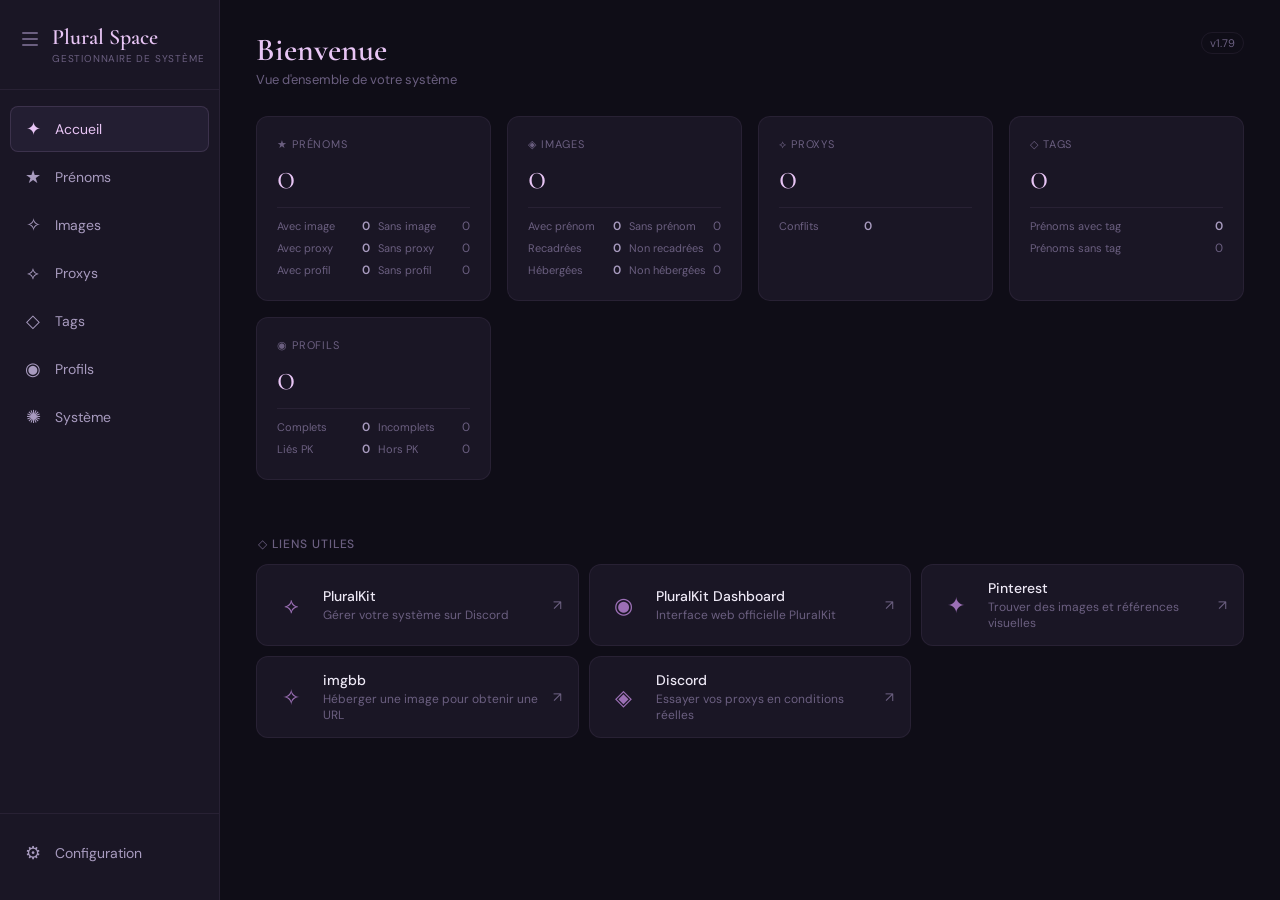
==== commit 52488084: "Summary 1.79 Correction image sync" ====
--- a/index.html
+++ b/index.html
@@ -50,7 +50,7 @@
     <section class="page active" id="page-accueil">
       <div class="page-header">
         <div><div class="page-title">Bienvenue</div><div class="page-subtitle">Vue d'ensemble de votre système</div></div>
-        <button id="btn-version-check" title="Vérifier les mises à jour" style="background:transparent;border:1px solid var(--border2);color:var(--text3);font-size:11px;padding:3px 8px;border-radius:20px;cursor:pointer;font-family:var(--font-sans);transition:border-color 0.2s,color 0.2s;" onmouseover="this.style.borderColor='var(--accent2)';this.style.color='var(--accent2)'" onmouseout="this.style.borderColor='var(--border2)';this.style.color='var(--text3)'">v1.78</button>
+        <button id="btn-version-check" title="Vérifier les mises à jour" style="background:transparent;border:1px solid var(--border2);color:var(--text3);font-size:11px;padding:3px 8px;border-radius:20px;cursor:pointer;font-family:var(--font-sans);transition:border-color 0.2s,color 0.2s;" onmouseover="this.style.borderColor='var(--accent2)';this.style.color='var(--accent2)'" onmouseout="this.style.borderColor='var(--border2)';this.style.color='var(--text3)'">v1.79</button>
       </div>
 
       <!-- Système PluralKit -->
@@ -1209,7 +1209,7 @@
 
   <script>
   // ── VÉRIFICATION DE MISE À JOUR ──
-  const APP_VERSION = '1.78';
+  const APP_VERSION = '1.79';
   let pendingUpdateReg = null; // mémorise le reg même si reg.waiting disparaît
 
   function showUpdateAvailable(reg) {
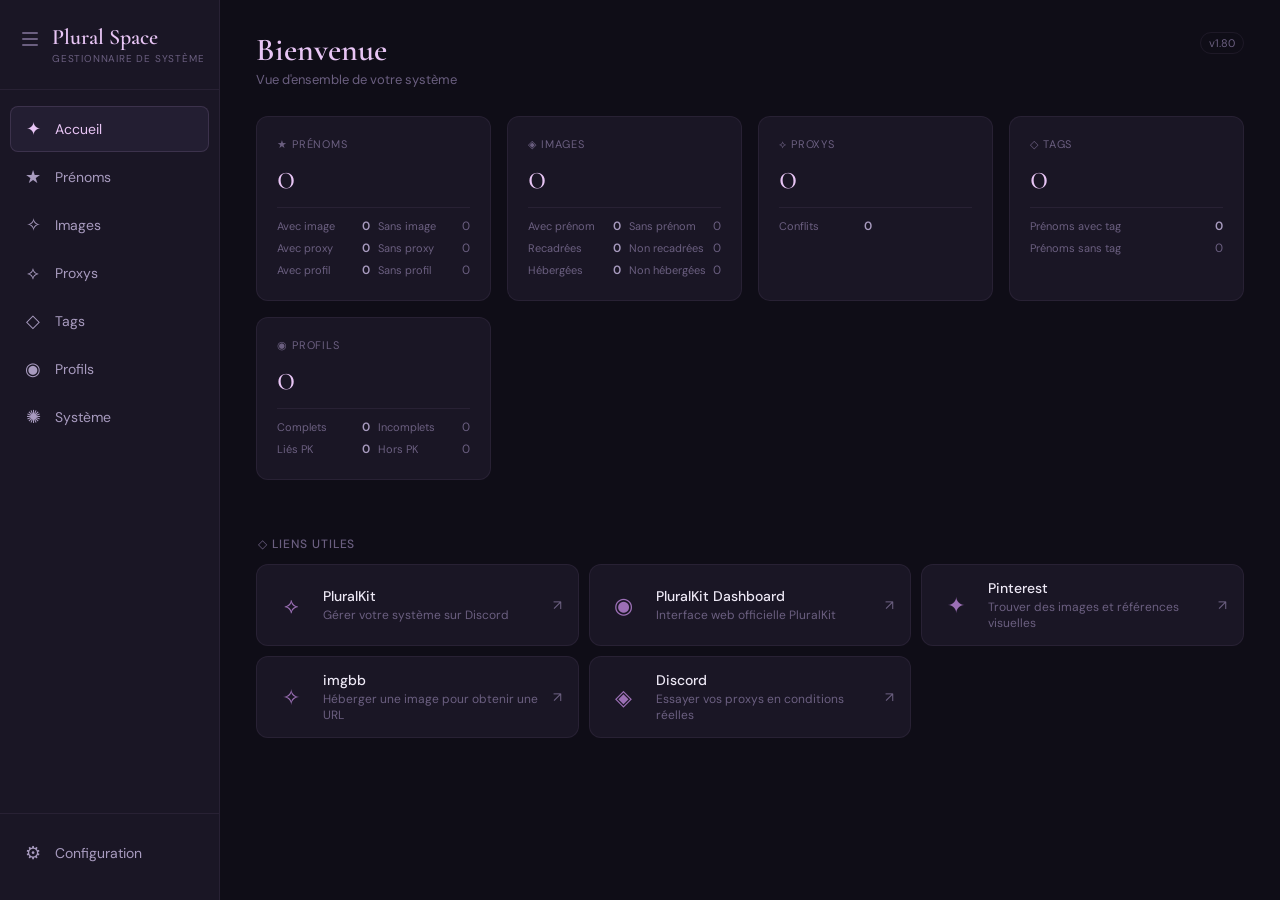
==== commit bb8c40b1: "Summary 1.80 Correction image sync" ====
--- a/index.html
+++ b/index.html
@@ -50,7 +50,7 @@
     <section class="page active" id="page-accueil">
       <div class="page-header">
         <div><div class="page-title">Bienvenue</div><div class="page-subtitle">Vue d'ensemble de votre système</div></div>
-        <button id="btn-version-check" title="Vérifier les mises à jour" style="background:transparent;border:1px solid var(--border2);color:var(--text3);font-size:11px;padding:3px 8px;border-radius:20px;cursor:pointer;font-family:var(--font-sans);transition:border-color 0.2s,color 0.2s;" onmouseover="this.style.borderColor='var(--accent2)';this.style.color='var(--accent2)'" onmouseout="this.style.borderColor='var(--border2)';this.style.color='var(--text3)'">v1.79</button>
+        <button id="btn-version-check" title="Vérifier les mises à jour" style="background:transparent;border:1px solid var(--border2);color:var(--text3);font-size:11px;padding:3px 8px;border-radius:20px;cursor:pointer;font-family:var(--font-sans);transition:border-color 0.2s,color 0.2s;" onmouseover="this.style.borderColor='var(--accent2)';this.style.color='var(--accent2)'" onmouseout="this.style.borderColor='var(--border2)';this.style.color='var(--text3)'">v1.80</button>
       </div>
 
       <!-- Système PluralKit -->
@@ -1209,7 +1209,7 @@
 
   <script>
   // ── VÉRIFICATION DE MISE À JOUR ──
-  const APP_VERSION = '1.79';
+  const APP_VERSION = '1.80';
   let pendingUpdateReg = null; // mémorise le reg même si reg.waiting disparaît
 
   function showUpdateAvailable(reg) {
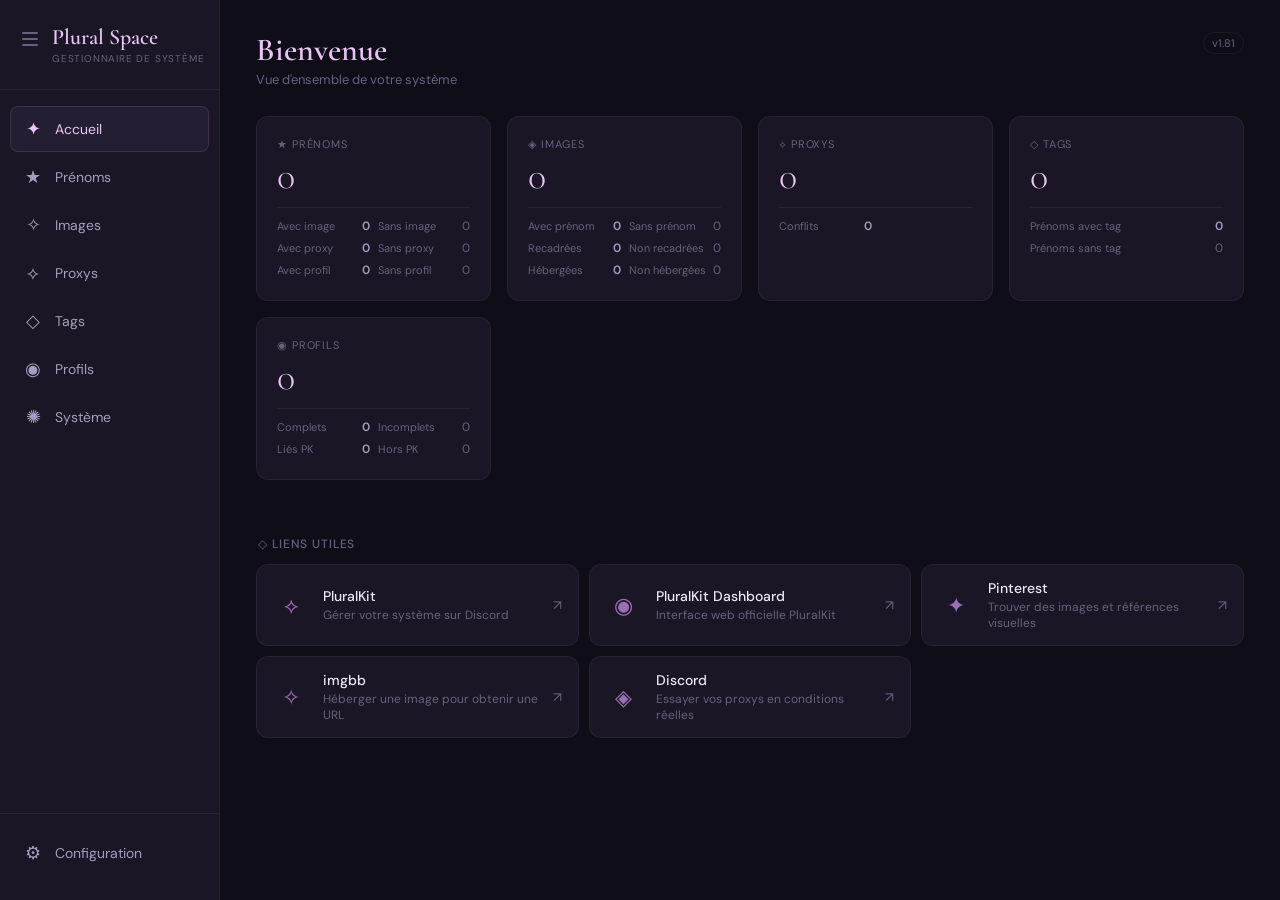
==== commit 5ce4cfee: "Summary 1.81 Correction image hosted + modifier téléphone" ====
--- a/index.html
+++ b/index.html
@@ -50,7 +50,7 @@
     <section class="page active" id="page-accueil">
       <div class="page-header">
         <div><div class="page-title">Bienvenue</div><div class="page-subtitle">Vue d'ensemble de votre système</div></div>
-        <button id="btn-version-check" title="Vérifier les mises à jour" style="background:transparent;border:1px solid var(--border2);color:var(--text3);font-size:11px;padding:3px 8px;border-radius:20px;cursor:pointer;font-family:var(--font-sans);transition:border-color 0.2s,color 0.2s;" onmouseover="this.style.borderColor='var(--accent2)';this.style.color='var(--accent2)'" onmouseout="this.style.borderColor='var(--border2)';this.style.color='var(--text3)'">v1.80</button>
+        <button id="btn-version-check" title="Vérifier les mises à jour" style="background:transparent;border:1px solid var(--border2);color:var(--text3);font-size:11px;padding:3px 8px;border-radius:20px;cursor:pointer;font-family:var(--font-sans);transition:border-color 0.2s,color 0.2s;" onmouseover="this.style.borderColor='var(--accent2)';this.style.color='var(--accent2)'" onmouseout="this.style.borderColor='var(--border2)';this.style.color='var(--text3)'">v1.81</button>
       </div>
 
       <!-- Système PluralKit -->
@@ -1209,7 +1209,7 @@
 
   <script>
   // ── VÉRIFICATION DE MISE À JOUR ──
-  const APP_VERSION = '1.80';
+  const APP_VERSION = '1.81';
   let pendingUpdateReg = null; // mémorise le reg même si reg.waiting disparaît
 
   function showUpdateAvailable(reg) {
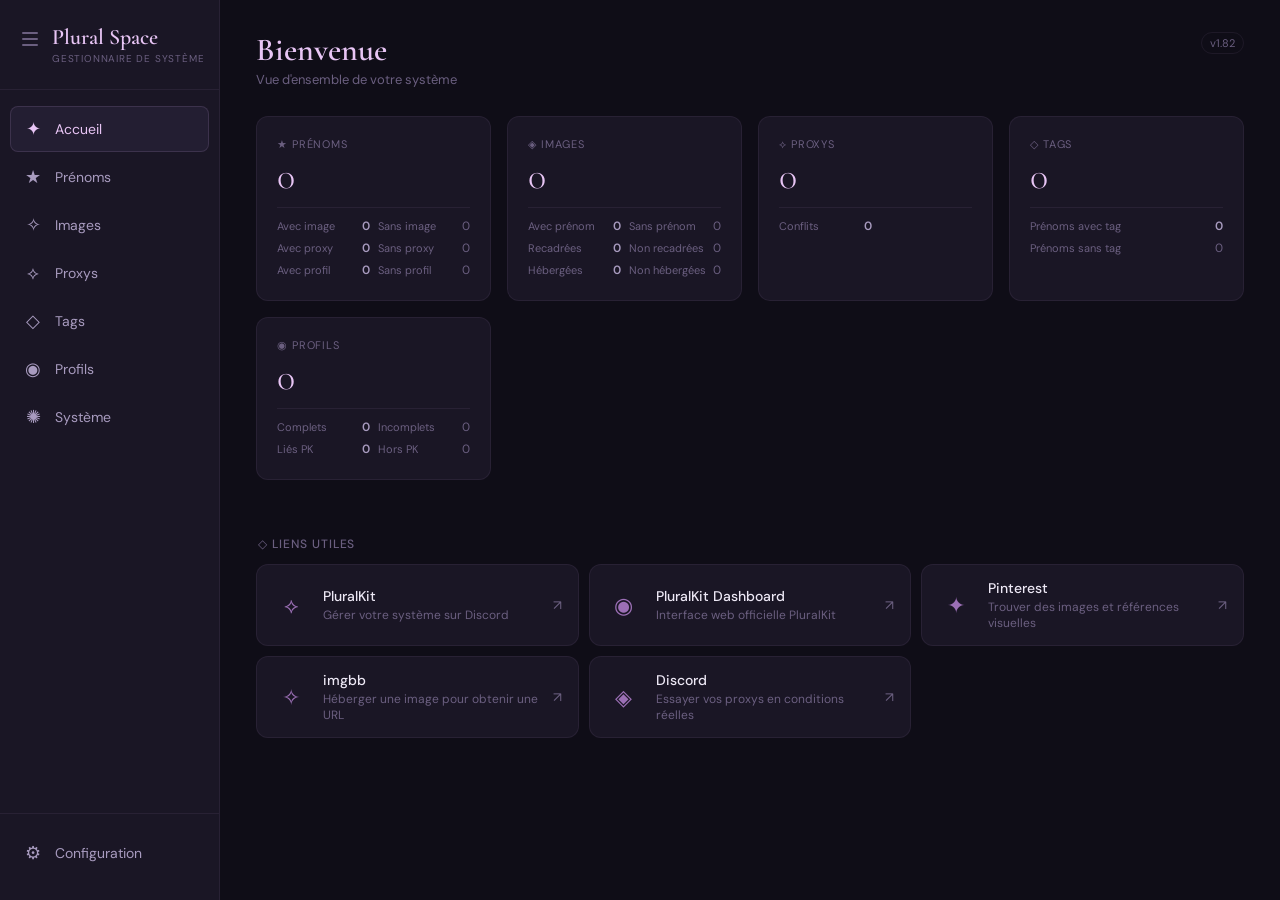
==== commit ef8c2b59: "Summary 1.82 Corrections images" ====
--- a/index.html
+++ b/index.html
@@ -50,7 +50,7 @@
     <section class="page active" id="page-accueil">
       <div class="page-header">
         <div><div class="page-title">Bienvenue</div><div class="page-subtitle">Vue d'ensemble de votre système</div></div>
-        <button id="btn-version-check" title="Vérifier les mises à jour" style="background:transparent;border:1px solid var(--border2);color:var(--text3);font-size:11px;padding:3px 8px;border-radius:20px;cursor:pointer;font-family:var(--font-sans);transition:border-color 0.2s,color 0.2s;" onmouseover="this.style.borderColor='var(--accent2)';this.style.color='var(--accent2)'" onmouseout="this.style.borderColor='var(--border2)';this.style.color='var(--text3)'">v1.81</button>
+        <button id="btn-version-check" title="Vérifier les mises à jour" style="background:transparent;border:1px solid var(--border2);color:var(--text3);font-size:11px;padding:3px 8px;border-radius:20px;cursor:pointer;font-family:var(--font-sans);transition:border-color 0.2s,color 0.2s;" onmouseover="this.style.borderColor='var(--accent2)';this.style.color='var(--accent2)'" onmouseout="this.style.borderColor='var(--border2)';this.style.color='var(--text3)'">v1.82</button>
       </div>
 
       <!-- Système PluralKit -->
@@ -1209,7 +1209,7 @@
 
   <script>
   // ── VÉRIFICATION DE MISE À JOUR ──
-  const APP_VERSION = '1.81';
+  const APP_VERSION = '1.82';
   let pendingUpdateReg = null; // mémorise le reg même si reg.waiting disparaît
 
   function showUpdateAvailable(reg) {
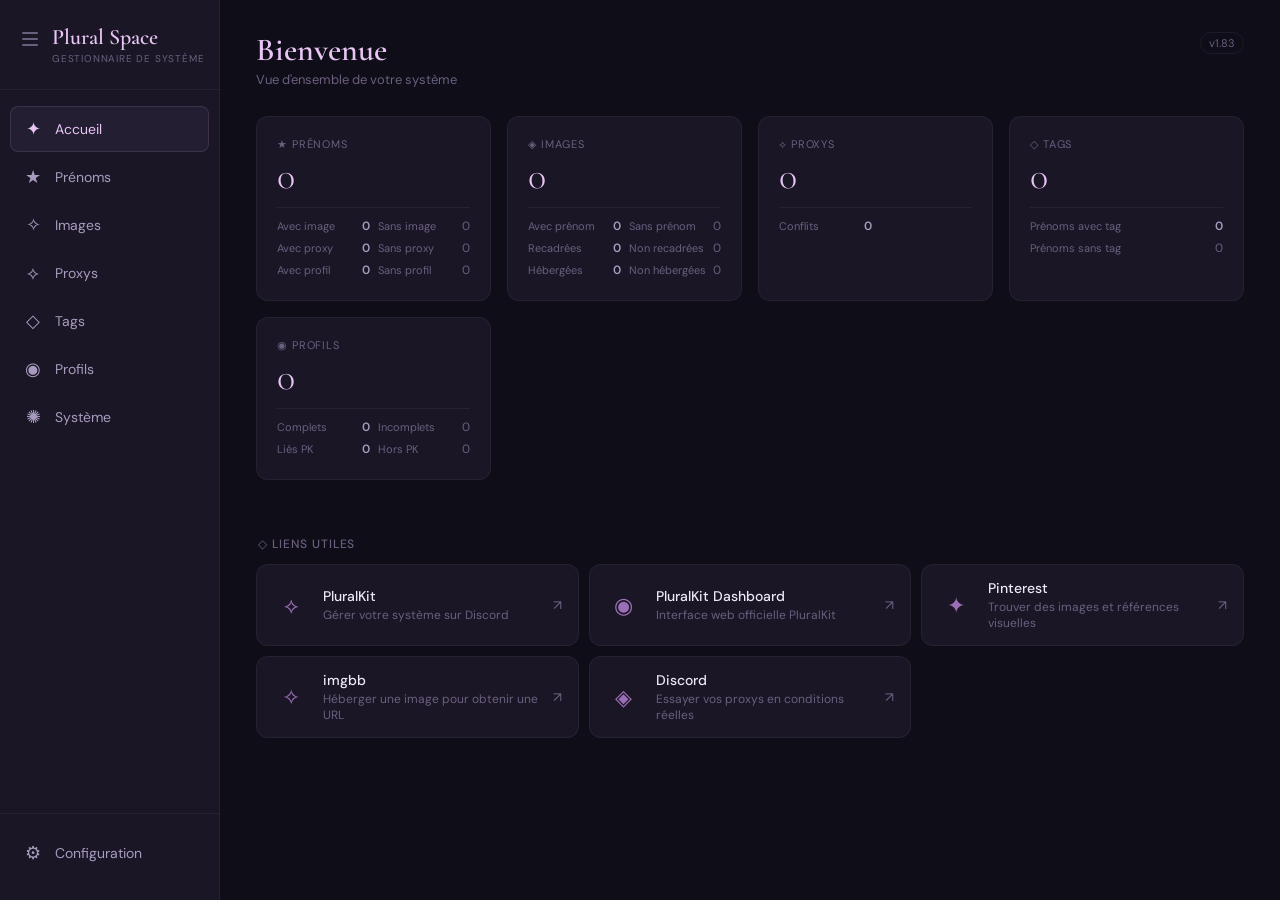
==== commit 1d4c58b2: "Summary 1.83 Correction image" ====
--- a/index.html
+++ b/index.html
@@ -50,7 +50,7 @@
     <section class="page active" id="page-accueil">
       <div class="page-header">
         <div><div class="page-title">Bienvenue</div><div class="page-subtitle">Vue d'ensemble de votre système</div></div>
-        <button id="btn-version-check" title="Vérifier les mises à jour" style="background:transparent;border:1px solid var(--border2);color:var(--text3);font-size:11px;padding:3px 8px;border-radius:20px;cursor:pointer;font-family:var(--font-sans);transition:border-color 0.2s,color 0.2s;" onmouseover="this.style.borderColor='var(--accent2)';this.style.color='var(--accent2)'" onmouseout="this.style.borderColor='var(--border2)';this.style.color='var(--text3)'">v1.82</button>
+        <button id="btn-version-check" title="Vérifier les mises à jour" style="background:transparent;border:1px solid var(--border2);color:var(--text3);font-size:11px;padding:3px 8px;border-radius:20px;cursor:pointer;font-family:var(--font-sans);transition:border-color 0.2s,color 0.2s;" onmouseover="this.style.borderColor='var(--accent2)';this.style.color='var(--accent2)'" onmouseout="this.style.borderColor='var(--border2)';this.style.color='var(--text3)'">v1.83</button>
       </div>
 
       <!-- Système PluralKit -->
@@ -1209,7 +1209,7 @@
 
   <script>
   // ── VÉRIFICATION DE MISE À JOUR ──
-  const APP_VERSION = '1.82';
+  const APP_VERSION = '1.83';
   let pendingUpdateReg = null; // mémorise le reg même si reg.waiting disparaît
 
   function showUpdateAvailable(reg) {
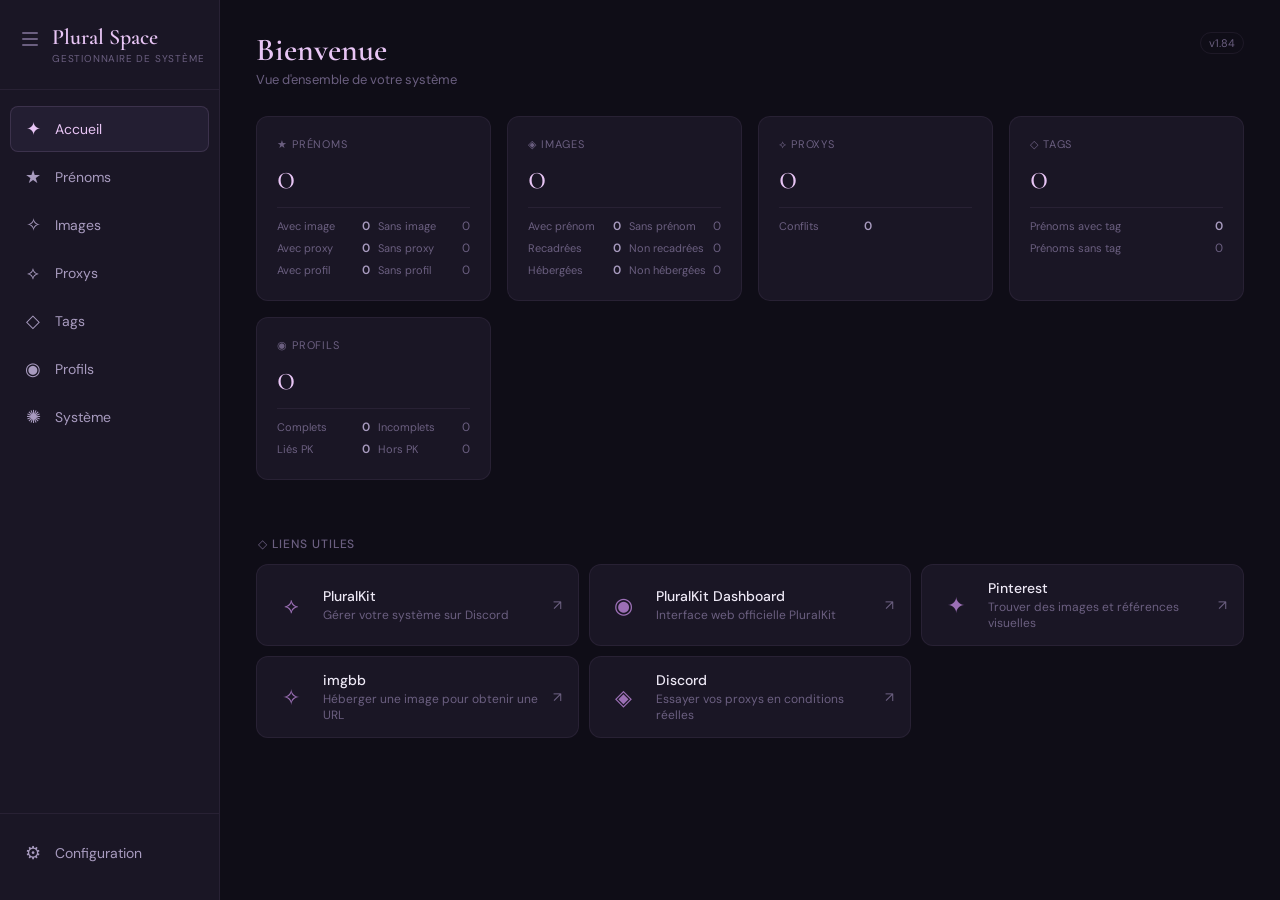
==== commit cf116e22: "Summary 1.84 Correction image" ====
--- a/index.html
+++ b/index.html
@@ -50,7 +50,7 @@
     <section class="page active" id="page-accueil">
       <div class="page-header">
         <div><div class="page-title">Bienvenue</div><div class="page-subtitle">Vue d'ensemble de votre système</div></div>
-        <button id="btn-version-check" title="Vérifier les mises à jour" style="background:transparent;border:1px solid var(--border2);color:var(--text3);font-size:11px;padding:3px 8px;border-radius:20px;cursor:pointer;font-family:var(--font-sans);transition:border-color 0.2s,color 0.2s;" onmouseover="this.style.borderColor='var(--accent2)';this.style.color='var(--accent2)'" onmouseout="this.style.borderColor='var(--border2)';this.style.color='var(--text3)'">v1.83</button>
+        <button id="btn-version-check" title="Vérifier les mises à jour" style="background:transparent;border:1px solid var(--border2);color:var(--text3);font-size:11px;padding:3px 8px;border-radius:20px;cursor:pointer;font-family:var(--font-sans);transition:border-color 0.2s,color 0.2s;" onmouseover="this.style.borderColor='var(--accent2)';this.style.color='var(--accent2)'" onmouseout="this.style.borderColor='var(--border2)';this.style.color='var(--text3)'">v1.84</button>
       </div>
 
       <!-- Système PluralKit -->
@@ -1209,7 +1209,7 @@
 
   <script>
   // ── VÉRIFICATION DE MISE À JOUR ──
-  const APP_VERSION = '1.83';
+  const APP_VERSION = '1.84';
   let pendingUpdateReg = null; // mémorise le reg même si reg.waiting disparaît
 
   function showUpdateAvailable(reg) {
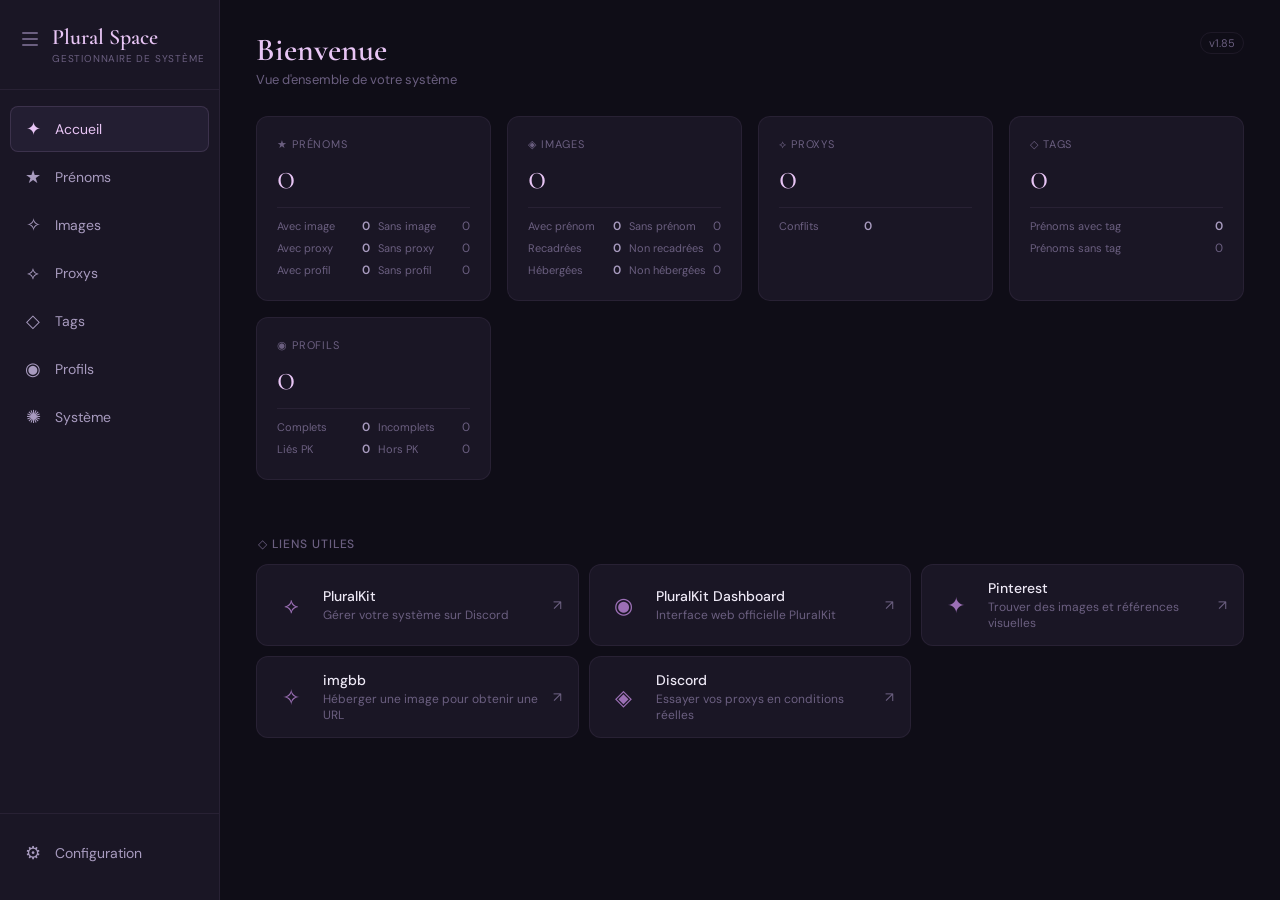
==== commit 5985ca06: "Summary 1.85" ====
--- a/index.html
+++ b/index.html
@@ -50,7 +50,7 @@
     <section class="page active" id="page-accueil">
       <div class="page-header">
         <div><div class="page-title">Bienvenue</div><div class="page-subtitle">Vue d'ensemble de votre système</div></div>
-        <button id="btn-version-check" title="Vérifier les mises à jour" style="background:transparent;border:1px solid var(--border2);color:var(--text3);font-size:11px;padding:3px 8px;border-radius:20px;cursor:pointer;font-family:var(--font-sans);transition:border-color 0.2s,color 0.2s;" onmouseover="this.style.borderColor='var(--accent2)';this.style.color='var(--accent2)'" onmouseout="this.style.borderColor='var(--border2)';this.style.color='var(--text3)'">v1.84</button>
+        <button id="btn-version-check" title="Vérifier les mises à jour" style="background:transparent;border:1px solid var(--border2);color:var(--text3);font-size:11px;padding:3px 8px;border-radius:20px;cursor:pointer;font-family:var(--font-sans);transition:border-color 0.2s,color 0.2s;" onmouseover="this.style.borderColor='var(--accent2)';this.style.color='var(--accent2)'" onmouseout="this.style.borderColor='var(--border2)';this.style.color='var(--text3)'">v1.85</button>
       </div>
 
       <!-- Système PluralKit -->
@@ -1209,7 +1209,7 @@
 
   <script>
   // ── VÉRIFICATION DE MISE À JOUR ──
-  const APP_VERSION = '1.84';
+  const APP_VERSION = '1.85';
   let pendingUpdateReg = null; // mémorise le reg même si reg.waiting disparaît
 
   function showUpdateAvailable(reg) {
